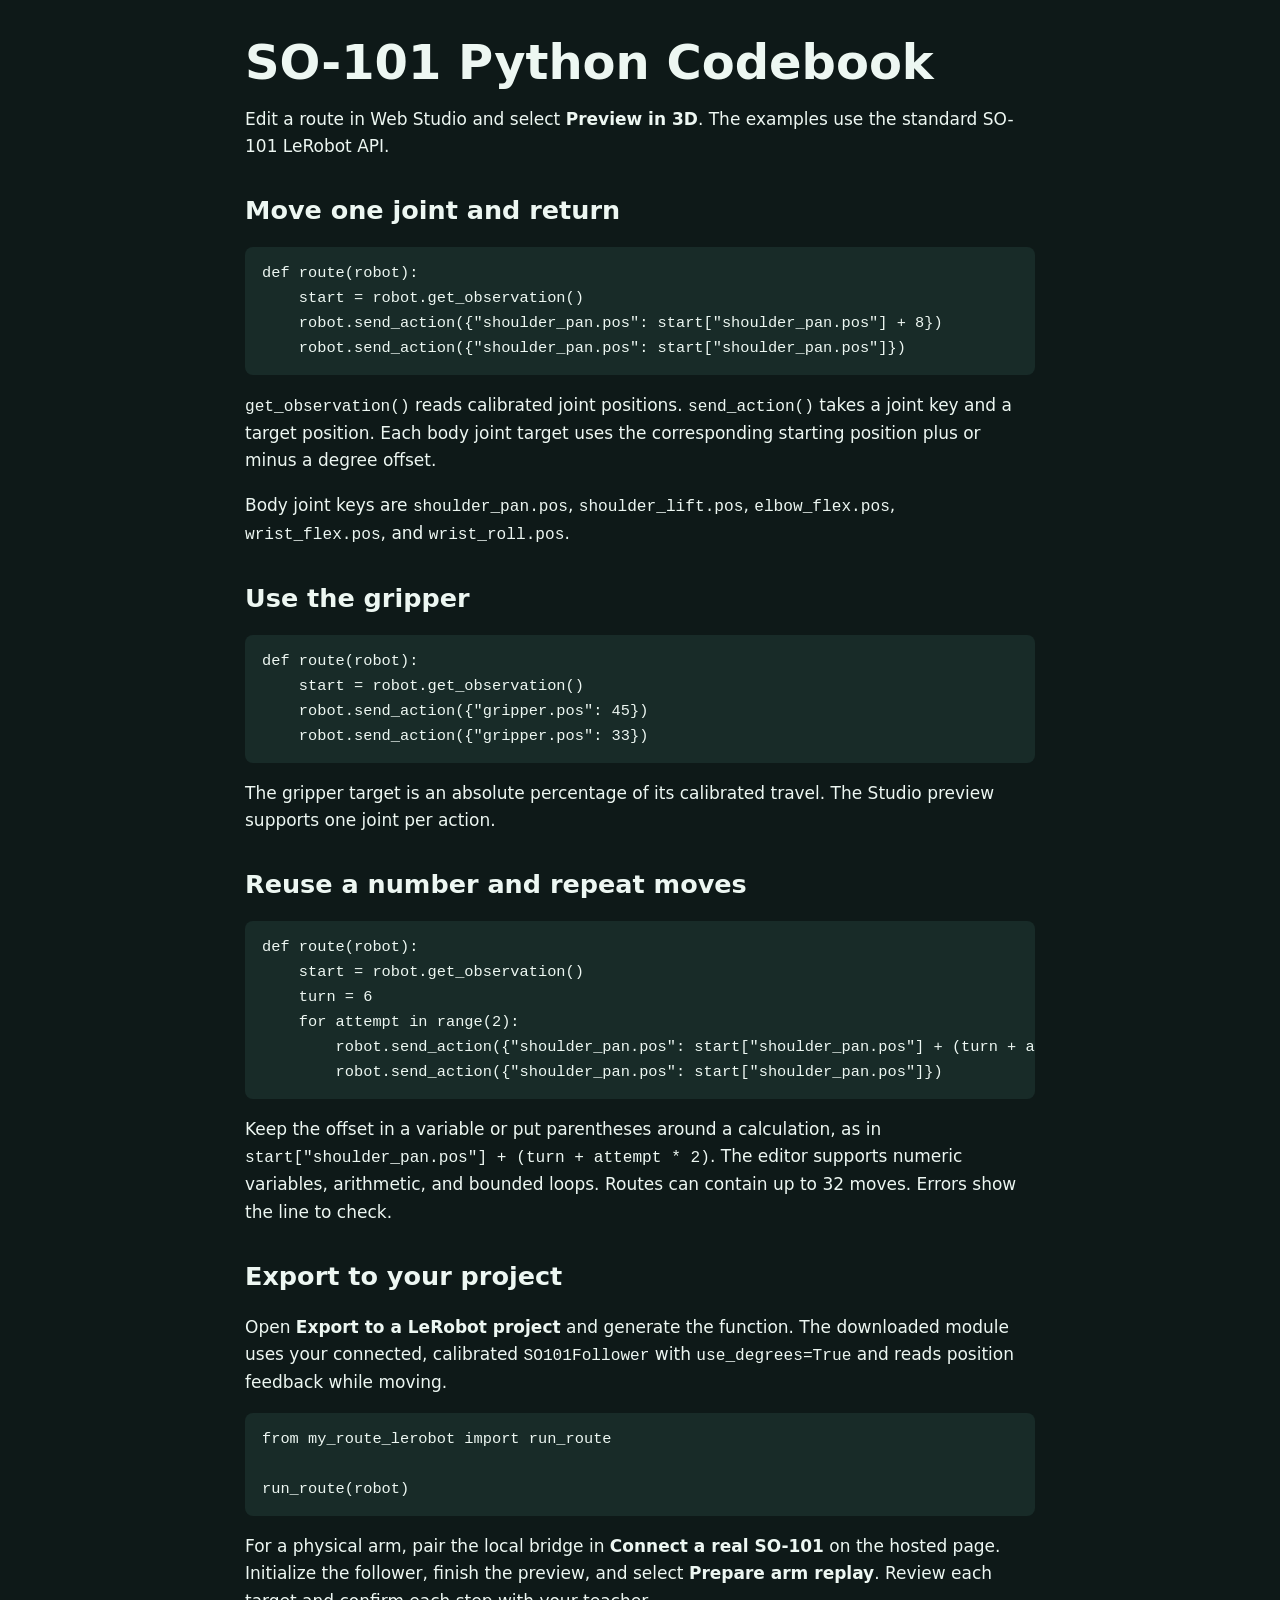
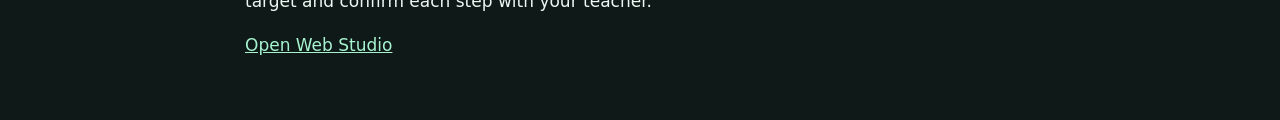
==== codebook.html @ 7bb91a10 "Pair hosted Studio with a local SO-101 bridge" ====
<!doctype html>
<html lang="en">
<meta charset="utf-8">
<meta name="viewport" content="width=device-width, initial-scale=1">
<title>SO-101 Python Codebook</title>
<style>
:root{color-scheme:dark}body{background:#0e1918;color:#edf7f2;font:17px/1.6 system-ui,sans-serif;margin:0}
main{max-width:790px;margin:auto;padding:36px 24px}h1{margin:0 0 10px;font-size:clamp(32px,6vw,48px);line-height:1.1}
h2{margin:30px 0 6px}a{color:#a7f3d0}code,pre{font:0.95em/1.55 ui-monospace,SFMono-Regular,Consolas,monospace}
pre{background:#182b28;padding:14px 17px;border-radius:8px;overflow:auto}
</style>
<main>
<h1>SO-101 Python Codebook</h1>
<p>Edit a route in Web Studio and select <strong>Preview in 3D</strong>. The examples use the standard SO-101 LeRobot API.</p>

<h2>Move one joint and return</h2>
<pre><code>def route(robot):
    start = robot.get_observation()
    robot.send_action({"shoulder_pan.pos": start["shoulder_pan.pos"] + 8})
    robot.send_action({"shoulder_pan.pos": start["shoulder_pan.pos"]})</code></pre>
<p><code>get_observation()</code> reads calibrated joint positions. <code>send_action()</code> takes a joint key and a target position. Each body joint target uses the corresponding starting position plus or minus a degree offset.</p>
<p>Body joint keys are <code>shoulder_pan.pos</code>, <code>shoulder_lift.pos</code>, <code>elbow_flex.pos</code>, <code>wrist_flex.pos</code>, and <code>wrist_roll.pos</code>.</p>

<h2>Use the gripper</h2>
<pre><code>def route(robot):
    start = robot.get_observation()
    robot.send_action({"gripper.pos": 45})
    robot.send_action({"gripper.pos": 33})</code></pre>
<p>The gripper target is an absolute percentage of its calibrated travel. The Studio preview supports one joint per action.</p>

<h2>Reuse a number and repeat moves</h2>
<pre><code>def route(robot):
    start = robot.get_observation()
    turn = 6
    for attempt in range(2):
        robot.send_action({"shoulder_pan.pos": start["shoulder_pan.pos"] + (turn + attempt * 2)})
        robot.send_action({"shoulder_pan.pos": start["shoulder_pan.pos"]})</code></pre>
<p>Keep the offset in a variable or put parentheses around a calculation, as in <code>start["shoulder_pan.pos"] + (turn + attempt * 2)</code>. The editor supports numeric variables, arithmetic, and bounded loops. Routes can contain up to 32 moves. Errors show the line to check.</p>

<h2>Export to your project</h2>
<p>Open <strong>Export to a LeRobot project</strong> and generate the function. The downloaded module uses your connected, calibrated <code>SO101Follower</code> with <code>use_degrees=True</code> and reads position feedback while moving.</p>
<pre><code>from my_route_lerobot import run_route

run_route(robot)</code></pre>
<p>For a physical arm, pair the local bridge in <strong>Connect a real SO-101</strong> on the hosted page. Initialize the follower, finish the preview, and select <strong>Prepare arm replay</strong>. Review each target and confirm each step with your teacher.</p>
<p><a href="index.html">Open Web Studio</a></p>
</main>
</html>
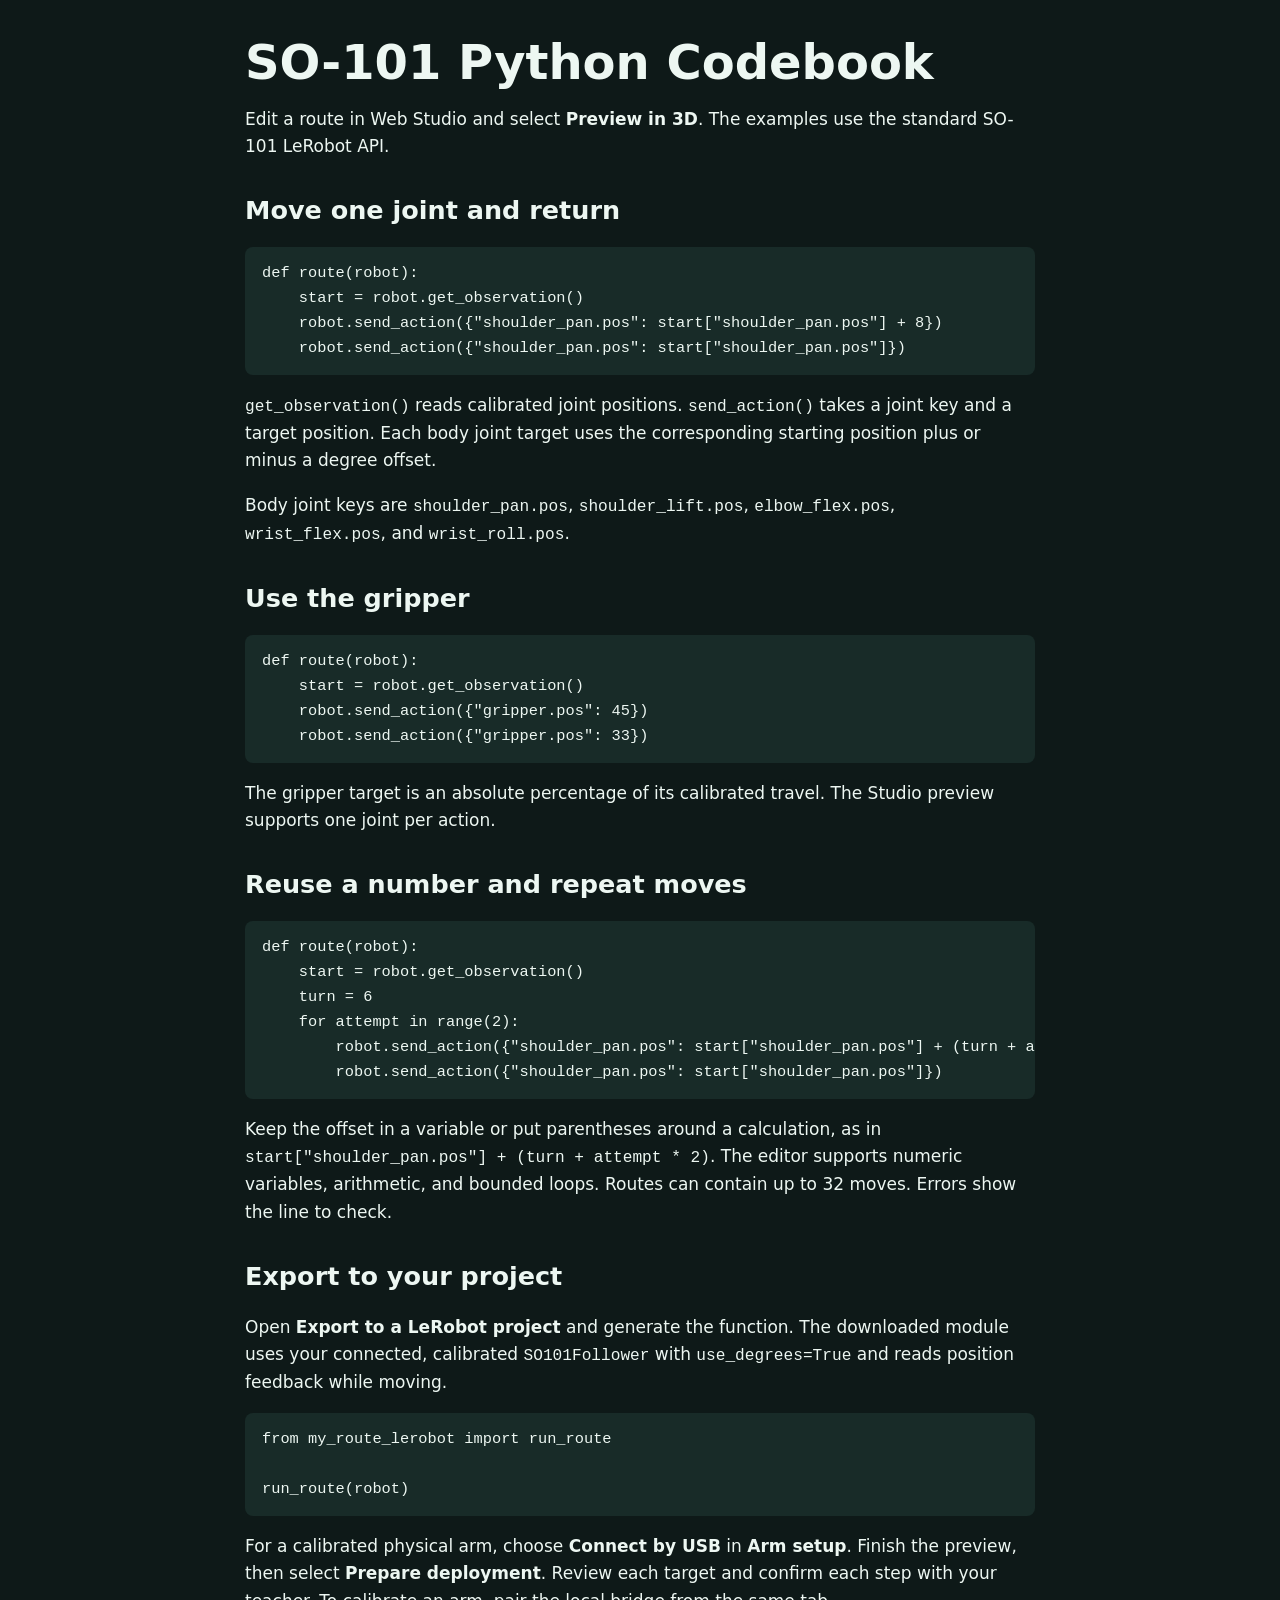
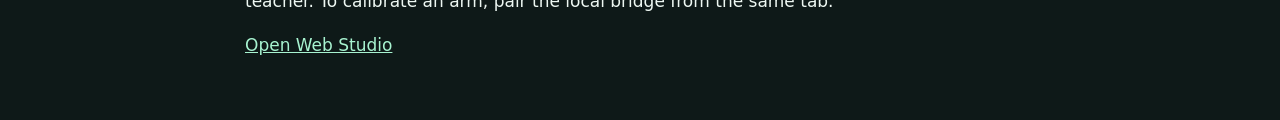
==== commit 2b069cb4: "Restore hosted arm setup and add Chrome USB serial" ====
--- a/codebook.html
+++ b/codebook.html
@@ -42,7 +42,7 @@
 <pre><code>from my_route_lerobot import run_route
 
 run_route(robot)</code></pre>
-<p>For a physical arm, pair the local bridge in <strong>Connect a real SO-101</strong> on the hosted page. Initialize the follower, finish the preview, and select <strong>Prepare arm replay</strong>. Review each target and confirm each step with your teacher.</p>
+<p>For a calibrated physical arm, choose <strong>Connect by USB</strong> in <strong>Arm setup</strong>. Finish the preview, then select <strong>Prepare deployment</strong>. Review each target and confirm each step with your teacher. To calibrate an arm, pair the local bridge from the same tab.</p>
 <p><a href="index.html">Open Web Studio</a></p>
 </main>
 </html>
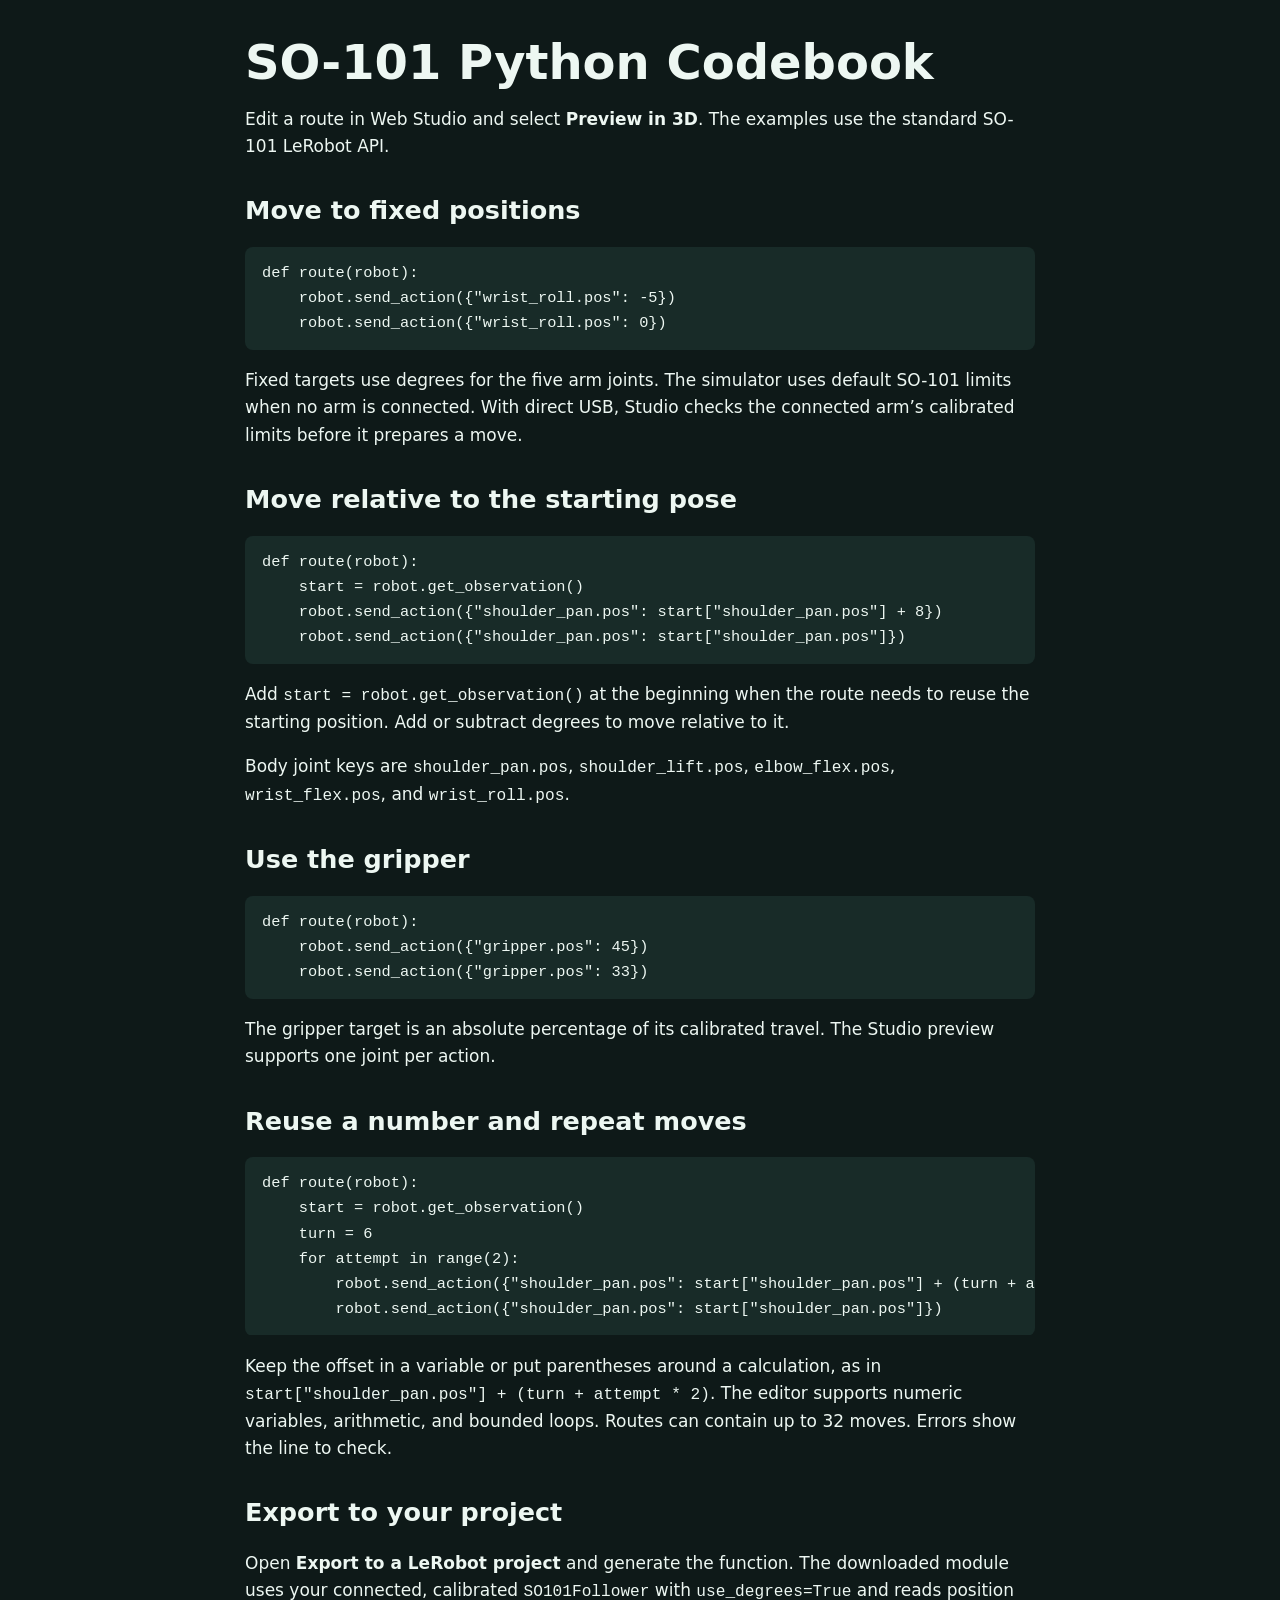
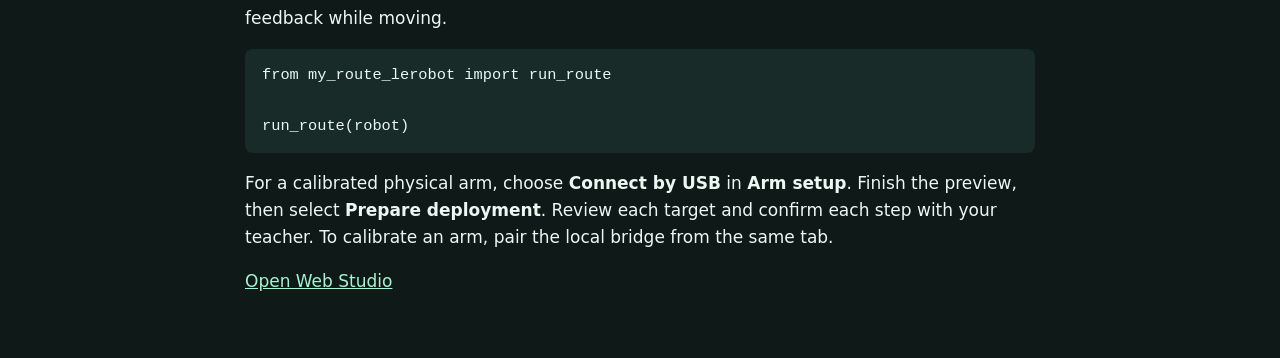
==== commit b3dd4627: "Support fixed-angle Python routes in Web Studio" ====
--- a/codebook.html
+++ b/codebook.html
@@ -13,17 +13,22 @@
 <h1>SO-101 Python Codebook</h1>
 <p>Edit a route in Web Studio and select <strong>Preview in 3D</strong>. The examples use the standard SO-101 LeRobot API.</p>
 
-<h2>Move one joint and return</h2>
+<h2>Move to fixed positions</h2>
+<pre><code>def route(robot):
+    robot.send_action({"wrist_roll.pos": -5})
+    robot.send_action({"wrist_roll.pos": 0})</code></pre>
+<p>Fixed targets use degrees for the five arm joints. The simulator uses default SO-101 limits when no arm is connected. With direct USB, Studio checks the connected arm’s calibrated limits before it prepares a move.</p>
+
+<h2>Move relative to the starting pose</h2>
 <pre><code>def route(robot):
     start = robot.get_observation()
     robot.send_action({"shoulder_pan.pos": start["shoulder_pan.pos"] + 8})
     robot.send_action({"shoulder_pan.pos": start["shoulder_pan.pos"]})</code></pre>
-<p><code>get_observation()</code> reads calibrated joint positions. <code>send_action()</code> takes a joint key and a target position. Each body joint target uses the corresponding starting position plus or minus a degree offset.</p>
+<p>Add <code>start = robot.get_observation()</code> at the beginning when the route needs to reuse the starting position. Add or subtract degrees to move relative to it.</p>
 <p>Body joint keys are <code>shoulder_pan.pos</code>, <code>shoulder_lift.pos</code>, <code>elbow_flex.pos</code>, <code>wrist_flex.pos</code>, and <code>wrist_roll.pos</code>.</p>
 
 <h2>Use the gripper</h2>
 <pre><code>def route(robot):
-    start = robot.get_observation()
     robot.send_action({"gripper.pos": 45})
     robot.send_action({"gripper.pos": 33})</code></pre>
 <p>The gripper target is an absolute percentage of its calibrated travel. The Studio preview supports one joint per action.</p>
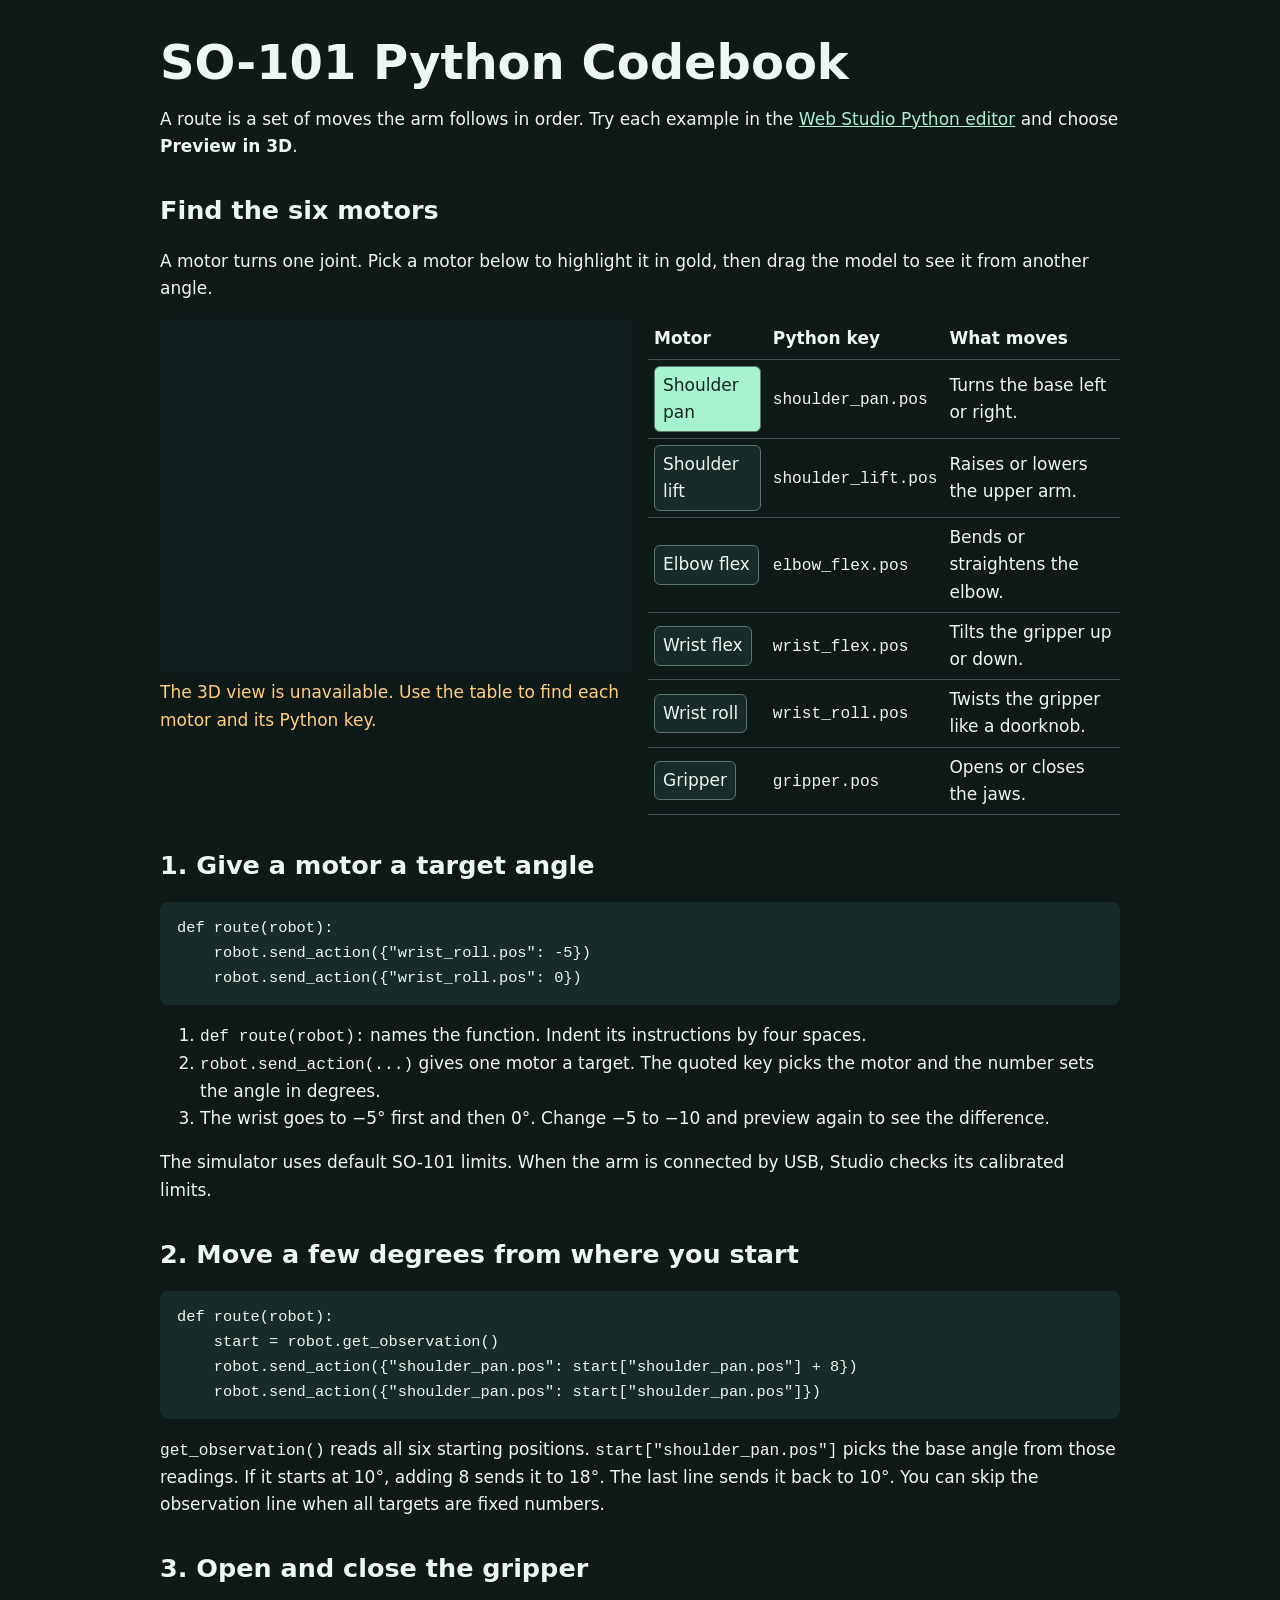
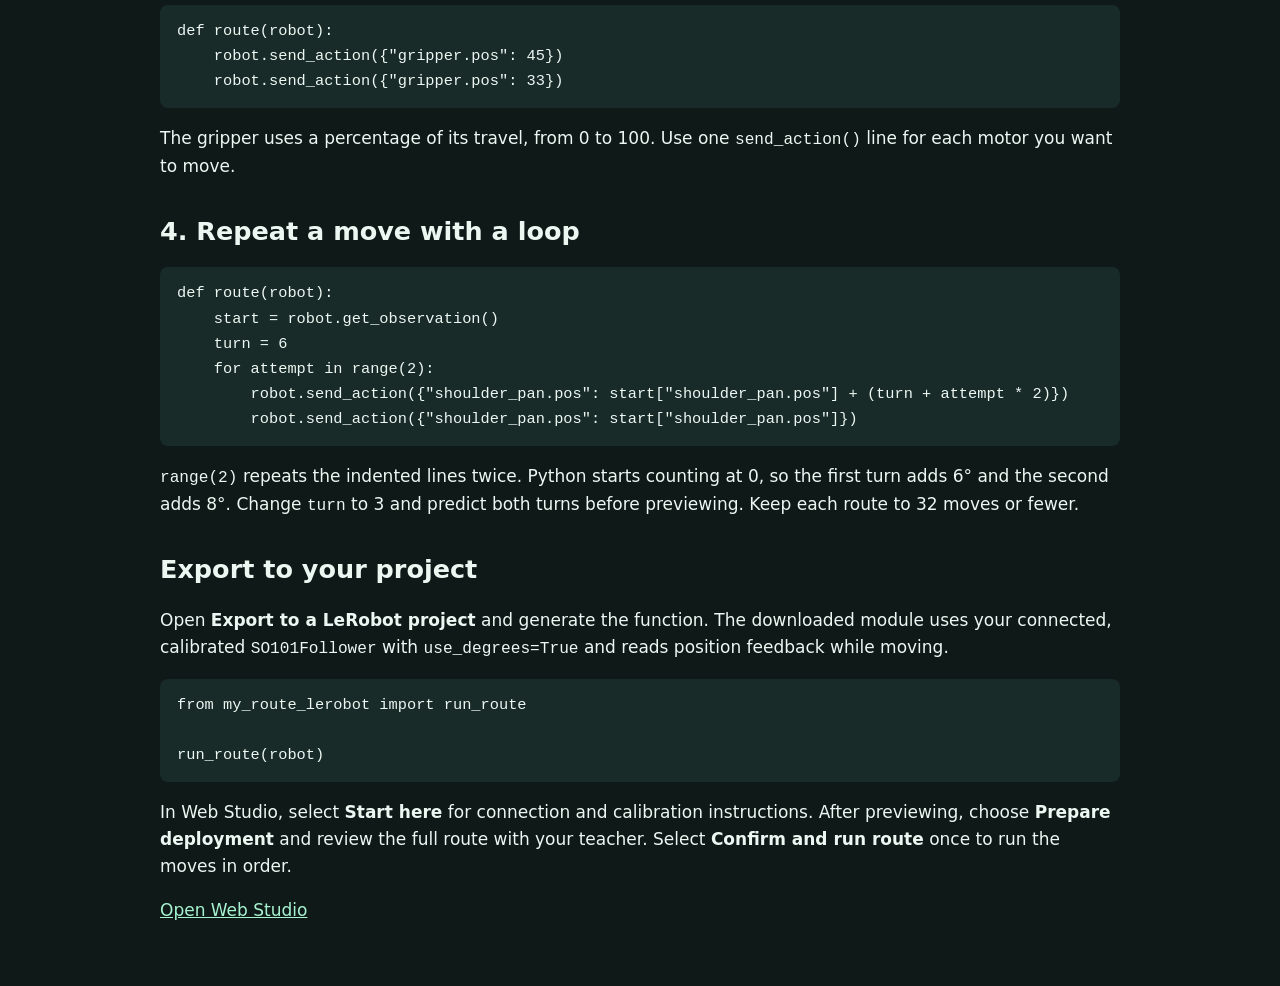
==== commit f0083da2: "Guide students through SO-101 setup and route deployment" ====
--- a/codebook.html
+++ b/codebook.html
@@ -5,49 +5,101 @@
 <title>SO-101 Python Codebook</title>
 <style>
 :root{color-scheme:dark}body{background:#0e1918;color:#edf7f2;font:17px/1.6 system-ui,sans-serif;margin:0}
-main{max-width:790px;margin:auto;padding:36px 24px}h1{margin:0 0 10px;font-size:clamp(32px,6vw,48px);line-height:1.1}
+main{max-width:960px;margin:auto;padding:36px 20px}h1{margin:0 0 10px;font-size:clamp(32px,6vw,48px);line-height:1.1}
 h2{margin:30px 0 6px}a{color:#a7f3d0}code,pre{font:0.95em/1.55 ui-monospace,SFMono-Regular,Consolas,monospace}
 pre{background:#182b28;padding:14px 17px;border-radius:8px;overflow:auto}
+.motor-guide{display:grid;grid-template-columns:1fr 1fr;gap:16px;align-items:start}
+.motor-guide>*{min-width:0}figure{margin:0}canvas{display:block;width:100%;aspect-ratio:4/3;background:#101c1d;border-radius:8px;touch-action:none;cursor:grab}
+figcaption{min-height:3.3em;margin-top:6px;color:#ffcf7b}table{width:100%;text-align:left;border-collapse:collapse}
+th,td{padding:6px;border-bottom:1px solid #3d5250}tbody th{font-weight:normal}
+button{font:inherit;color:inherit;background:#182b28;border:1px solid #5b7770;border-radius:6px;padding:5px 8px;cursor:pointer;text-align:left}
+button[aria-pressed=true]{background:#a7f3d0;color:#142621}button:focus-visible,canvas:focus-visible{outline:2px solid #a7f3d0;outline-offset:2px}
+@media(max-width:760px){.motor-guide{grid-template-columns:1fr}}
 </style>
 <main>
 <h1>SO-101 Python Codebook</h1>
-<p>Edit a route in Web Studio and select <strong>Preview in 3D</strong>. The examples use the standard SO-101 LeRobot API.</p>
+<p>A route is a set of moves the arm follows in order. Try each example in the <a href="index.html">Web Studio Python editor</a> and choose <strong>Preview in 3D</strong>.</p>
 
-<h2>Move to fixed positions</h2>
+<h2>Find the six motors</h2>
+<p>A motor turns one joint. Pick a motor below to highlight it in gold, then drag the model to see it from another angle.</p>
+<div class="motor-guide">
+  <figure>
+    <canvas id="motor-viewer" width="640" height="480" tabindex="0" aria-label="SO-101 motor model. Drag or use the arrow keys to turn the view."></canvas>
+    <figcaption id="motor-caption" role="status">Shoulder pan highlighted at the base.</figcaption>
+  </figure>
+  <table aria-label="SO-101 motors and Python keys">
+    <thead><tr><th scope="col">Motor</th><th scope="col">Python key</th><th scope="col">What moves</th></tr></thead>
+    <tbody>
+      <tr><th scope="row"><button type="button" data-motor="shoulder_pan" aria-pressed="true">Shoulder pan</button></th><td><code>shoulder_pan.pos</code></td><td>Turns the base left or right.</td></tr>
+      <tr><th scope="row"><button type="button" data-motor="shoulder_lift" aria-pressed="false">Shoulder lift</button></th><td><code>shoulder_lift.pos</code></td><td>Raises or lowers the upper arm.</td></tr>
+      <tr><th scope="row"><button type="button" data-motor="elbow_flex" aria-pressed="false">Elbow flex</button></th><td><code>elbow_flex.pos</code></td><td>Bends or straightens the elbow.</td></tr>
+      <tr><th scope="row"><button type="button" data-motor="wrist_flex" aria-pressed="false">Wrist flex</button></th><td><code>wrist_flex.pos</code></td><td>Tilts the gripper up or down.</td></tr>
+      <tr><th scope="row"><button type="button" data-motor="wrist_roll" aria-pressed="false">Wrist roll</button></th><td><code>wrist_roll.pos</code></td><td>Twists the gripper like a doorknob.</td></tr>
+      <tr><th scope="row"><button type="button" data-motor="gripper" aria-pressed="false">Gripper</button></th><td><code>gripper.pos</code></td><td>Opens or closes the jaws.</td></tr>
+    </tbody>
+  </table>
+</div>
+
+<h2>1. Give a motor a target angle</h2>
 <pre><code>def route(robot):
     robot.send_action({"wrist_roll.pos": -5})
     robot.send_action({"wrist_roll.pos": 0})</code></pre>
-<p>Fixed targets use degrees for the five arm joints. The simulator uses default SO-101 limits when no arm is connected. With direct USB, Studio checks the connected arm’s calibrated limits before it prepares a move.</p>
+<ol>
+  <li><code>def route(robot):</code> names the function. Indent its instructions by four spaces.</li>
+  <li><code>robot.send_action(...)</code> gives one motor a target. The quoted key picks the motor and the number sets the angle in degrees.</li>
+  <li>The wrist goes to −5° first and then 0°. Change −5 to −10 and preview again to see the difference.</li>
+</ol>
+<p>The simulator uses default SO-101 limits. When the arm is connected by USB, Studio checks its calibrated limits.</p>
 
-<h2>Move relative to the starting pose</h2>
+<h2>2. Move a few degrees from where you start</h2>
 <pre><code>def route(robot):
     start = robot.get_observation()
     robot.send_action({"shoulder_pan.pos": start["shoulder_pan.pos"] + 8})
     robot.send_action({"shoulder_pan.pos": start["shoulder_pan.pos"]})</code></pre>
-<p>Add <code>start = robot.get_observation()</code> at the beginning when the route needs to reuse the starting position. Add or subtract degrees to move relative to it.</p>
-<p>Body joint keys are <code>shoulder_pan.pos</code>, <code>shoulder_lift.pos</code>, <code>elbow_flex.pos</code>, <code>wrist_flex.pos</code>, and <code>wrist_roll.pos</code>.</p>
+<p><code>get_observation()</code> reads all six starting positions. <code>start["shoulder_pan.pos"]</code> picks the base angle from those readings. If it starts at 10°, adding 8 sends it to 18°. The last line sends it back to 10°. You can skip the observation line when all targets are fixed numbers.</p>
 
-<h2>Use the gripper</h2>
+<h2>3. Open and close the gripper</h2>
 <pre><code>def route(robot):
     robot.send_action({"gripper.pos": 45})
     robot.send_action({"gripper.pos": 33})</code></pre>
-<p>The gripper target is an absolute percentage of its calibrated travel. The Studio preview supports one joint per action.</p>
+<p>The gripper uses a percentage of its travel, from 0 to 100. Use one <code>send_action()</code> line for each motor you want to move.</p>
 
-<h2>Reuse a number and repeat moves</h2>
+<h2>4. Repeat a move with a loop</h2>
 <pre><code>def route(robot):
     start = robot.get_observation()
     turn = 6
     for attempt in range(2):
         robot.send_action({"shoulder_pan.pos": start["shoulder_pan.pos"] + (turn + attempt * 2)})
         robot.send_action({"shoulder_pan.pos": start["shoulder_pan.pos"]})</code></pre>
-<p>Keep the offset in a variable or put parentheses around a calculation, as in <code>start["shoulder_pan.pos"] + (turn + attempt * 2)</code>. The editor supports numeric variables, arithmetic, and bounded loops. Routes can contain up to 32 moves. Errors show the line to check.</p>
+<p><code>range(2)</code> repeats the indented lines twice. Python starts counting at 0, so the first turn adds 6° and the second adds 8°. Change <code>turn</code> to 3 and predict both turns before previewing. Keep each route to 32 moves or fewer.</p>
 
 <h2>Export to your project</h2>
 <p>Open <strong>Export to a LeRobot project</strong> and generate the function. The downloaded module uses your connected, calibrated <code>SO101Follower</code> with <code>use_degrees=True</code> and reads position feedback while moving.</p>
 <pre><code>from my_route_lerobot import run_route
 
 run_route(robot)</code></pre>
-<p>For a calibrated physical arm, choose <strong>Connect by USB</strong> in <strong>Arm setup</strong>. Finish the preview, then select <strong>Prepare deployment</strong>. Review each target and confirm each step with your teacher. To calibrate an arm, pair the local bridge from the same tab.</p>
+<p>In Web Studio, select <strong>Start here</strong> for connection and calibration instructions. After previewing, choose <strong>Prepare deployment</strong> and review the full route with your teacher. Select <strong>Confirm and run route</strong> once to run the moves in order.</p>
 <p><a href="index.html">Open Web Studio</a></p>
 </main>
+<script src="so101-tabletop-model.js?v=20261118-route-review"></script>
+<script src="so101-route-settings.js?v=20261118-route-review"></script>
+<script src="so101-route-lab.js?v=20261118-route-review"></script>
+<script>
+const motorButtons = [...document.querySelectorAll("[data-motor]")];
+const motorCaption = document.getElementById("motor-caption");
+try {
+  const drawMotor = createViewer(document.getElementById("motor-viewer"), SO101_MODEL);
+  function selectMotor(button) {
+    const joint = button.dataset.motor;
+    for (const choice of motorButtons) choice.setAttribute("aria-pressed", choice === button);
+    drawMotor({}, {joint, mode: "simulation"});
+    motorCaption.textContent = JOINTS[joint] + " motor highlighted. " + button.closest("tr").lastElementChild.textContent;
+  }
+  for (const button of motorButtons) button.onclick = () => selectMotor(button);
+  selectMotor(motorButtons[0]);
+} catch {
+  for (const button of motorButtons) button.disabled = true;
+  motorCaption.textContent = "The 3D view is unavailable. Use the table to find each motor and its Python key.";
+}
+</script>
 </html>
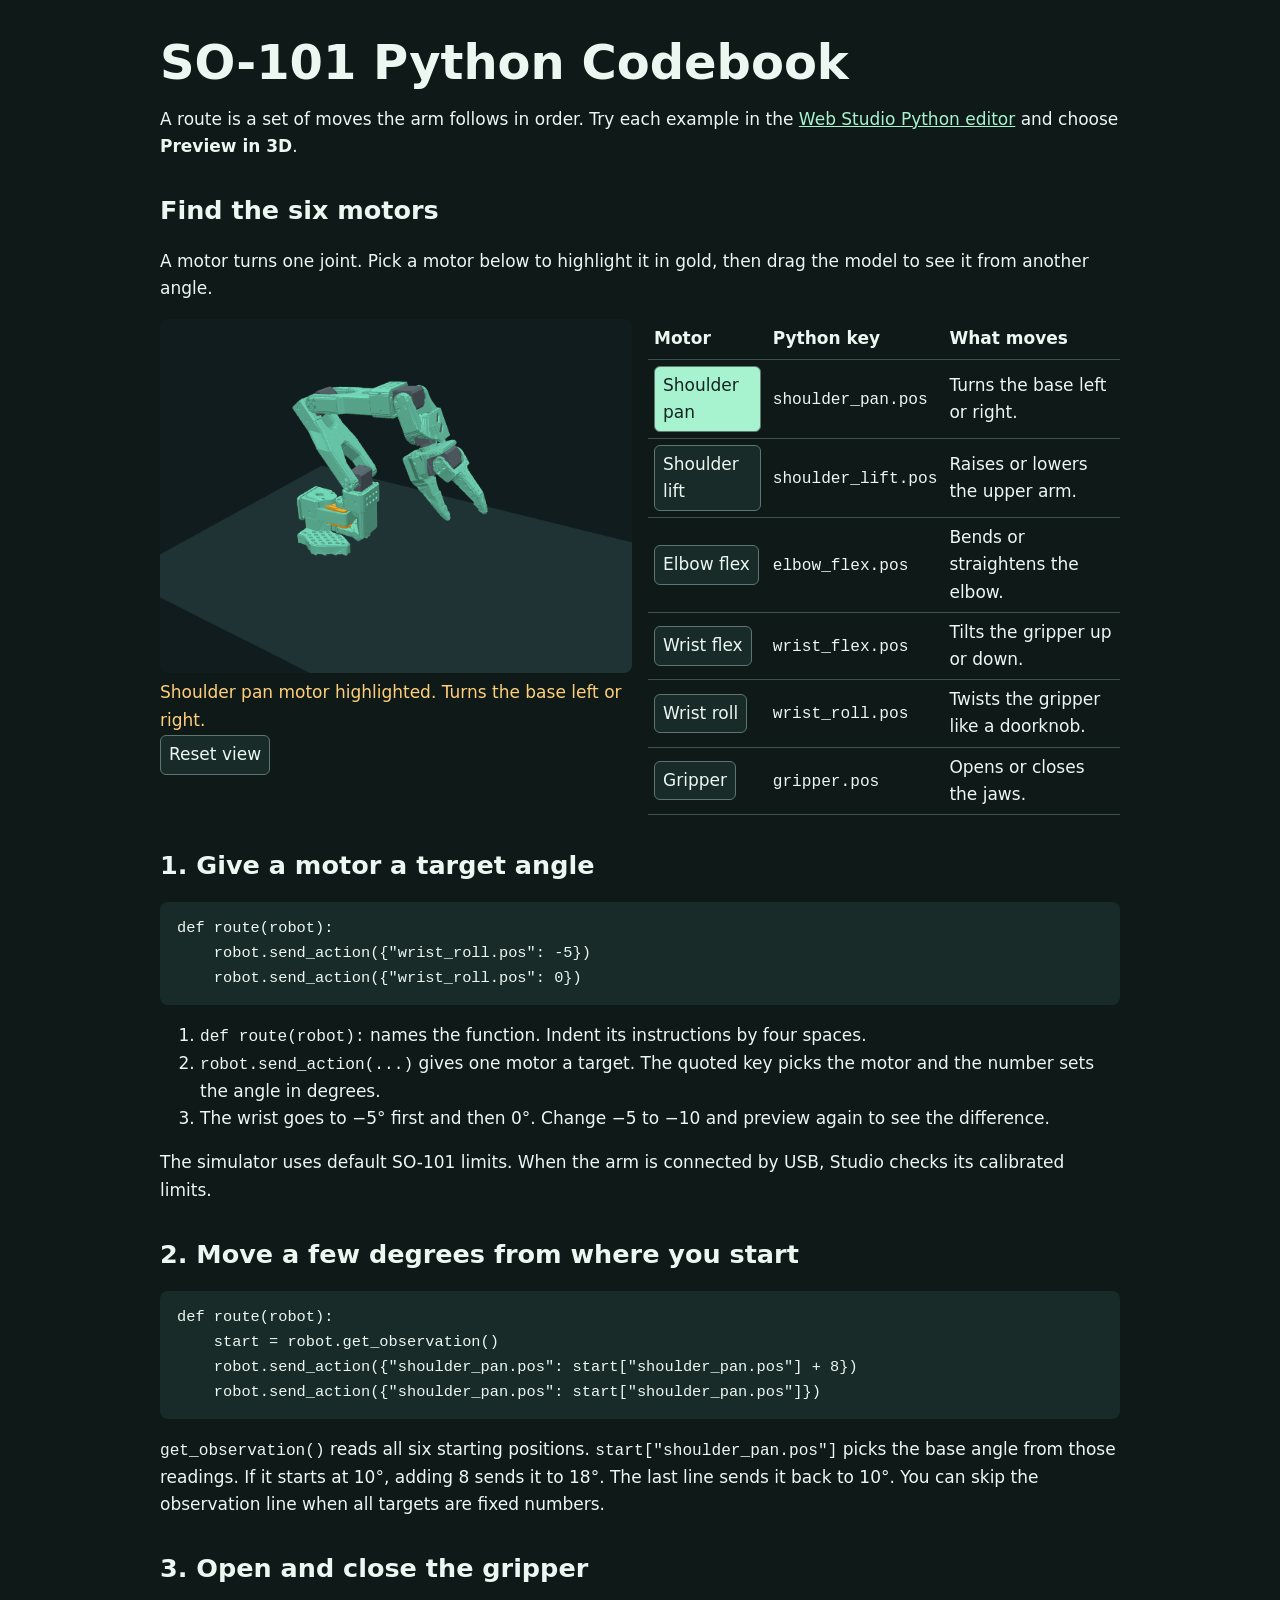
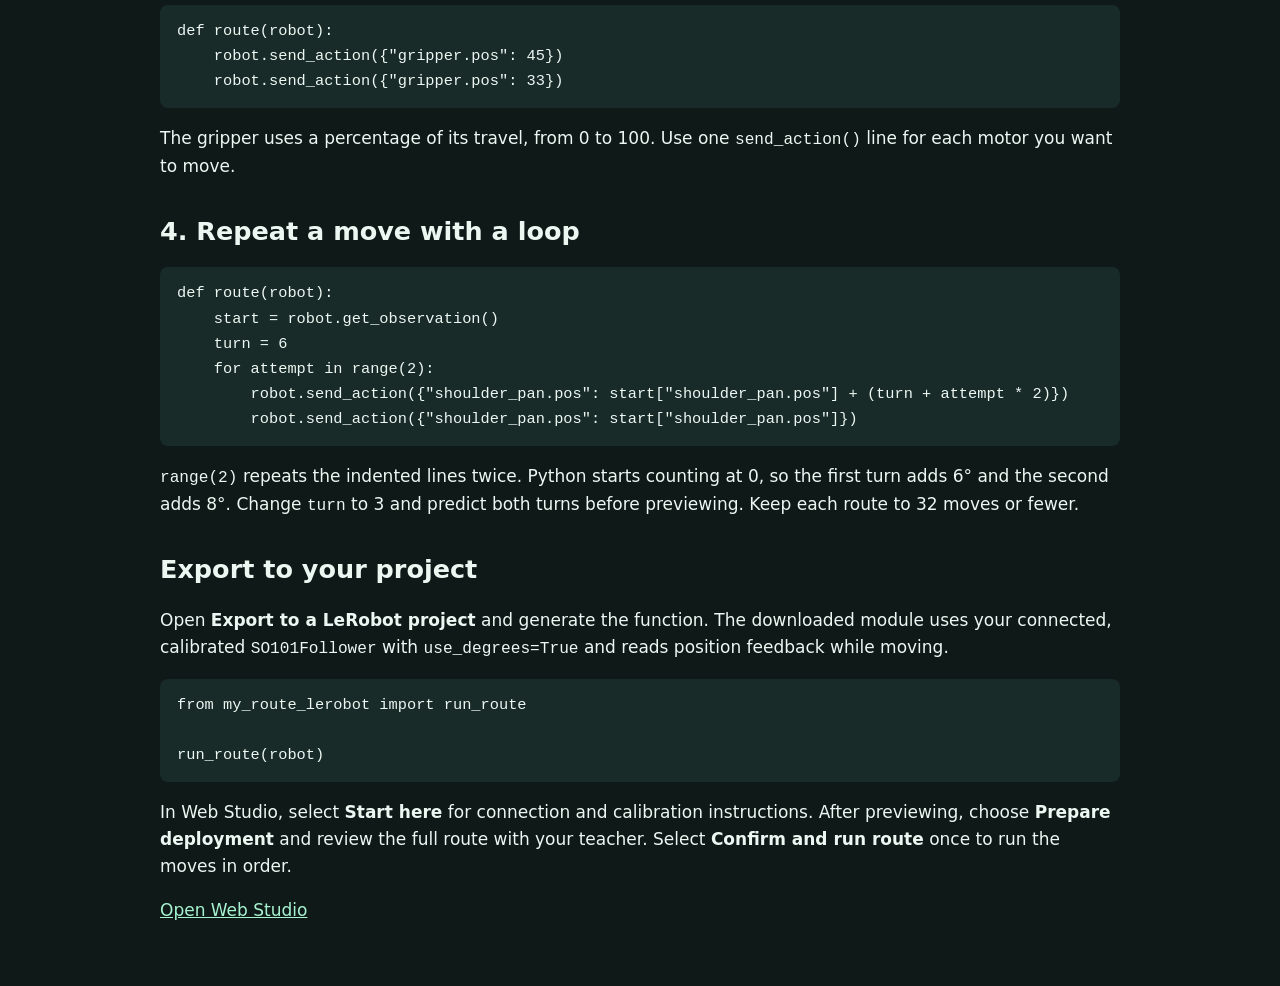
==== commit 9ea557b6: "Enable the shared camera controls in the motor Codebook" ====
--- a/codebook.html
+++ b/codebook.html
@@ -26,6 +26,7 @@
   <figure>
     <canvas id="motor-viewer" width="640" height="480" tabindex="0" aria-label="SO-101 motor model. Drag or use the arrow keys to turn the view."></canvas>
     <figcaption id="motor-caption" role="status">Shoulder pan highlighted at the base.</figcaption>
+    <button id="camera" type="button">Reset view</button>
   </figure>
   <table aria-label="SO-101 motors and Python keys">
     <thead><tr><th scope="col">Motor</th><th scope="col">Python key</th><th scope="col">What moves</th></tr></thead>
@@ -99,6 +100,7 @@
   selectMotor(motorButtons[0]);
 } catch {
   for (const button of motorButtons) button.disabled = true;
+  document.getElementById("camera").disabled = true;
   motorCaption.textContent = "The 3D view is unavailable. Use the table to find each motor and its Python key.";
 }
 </script>
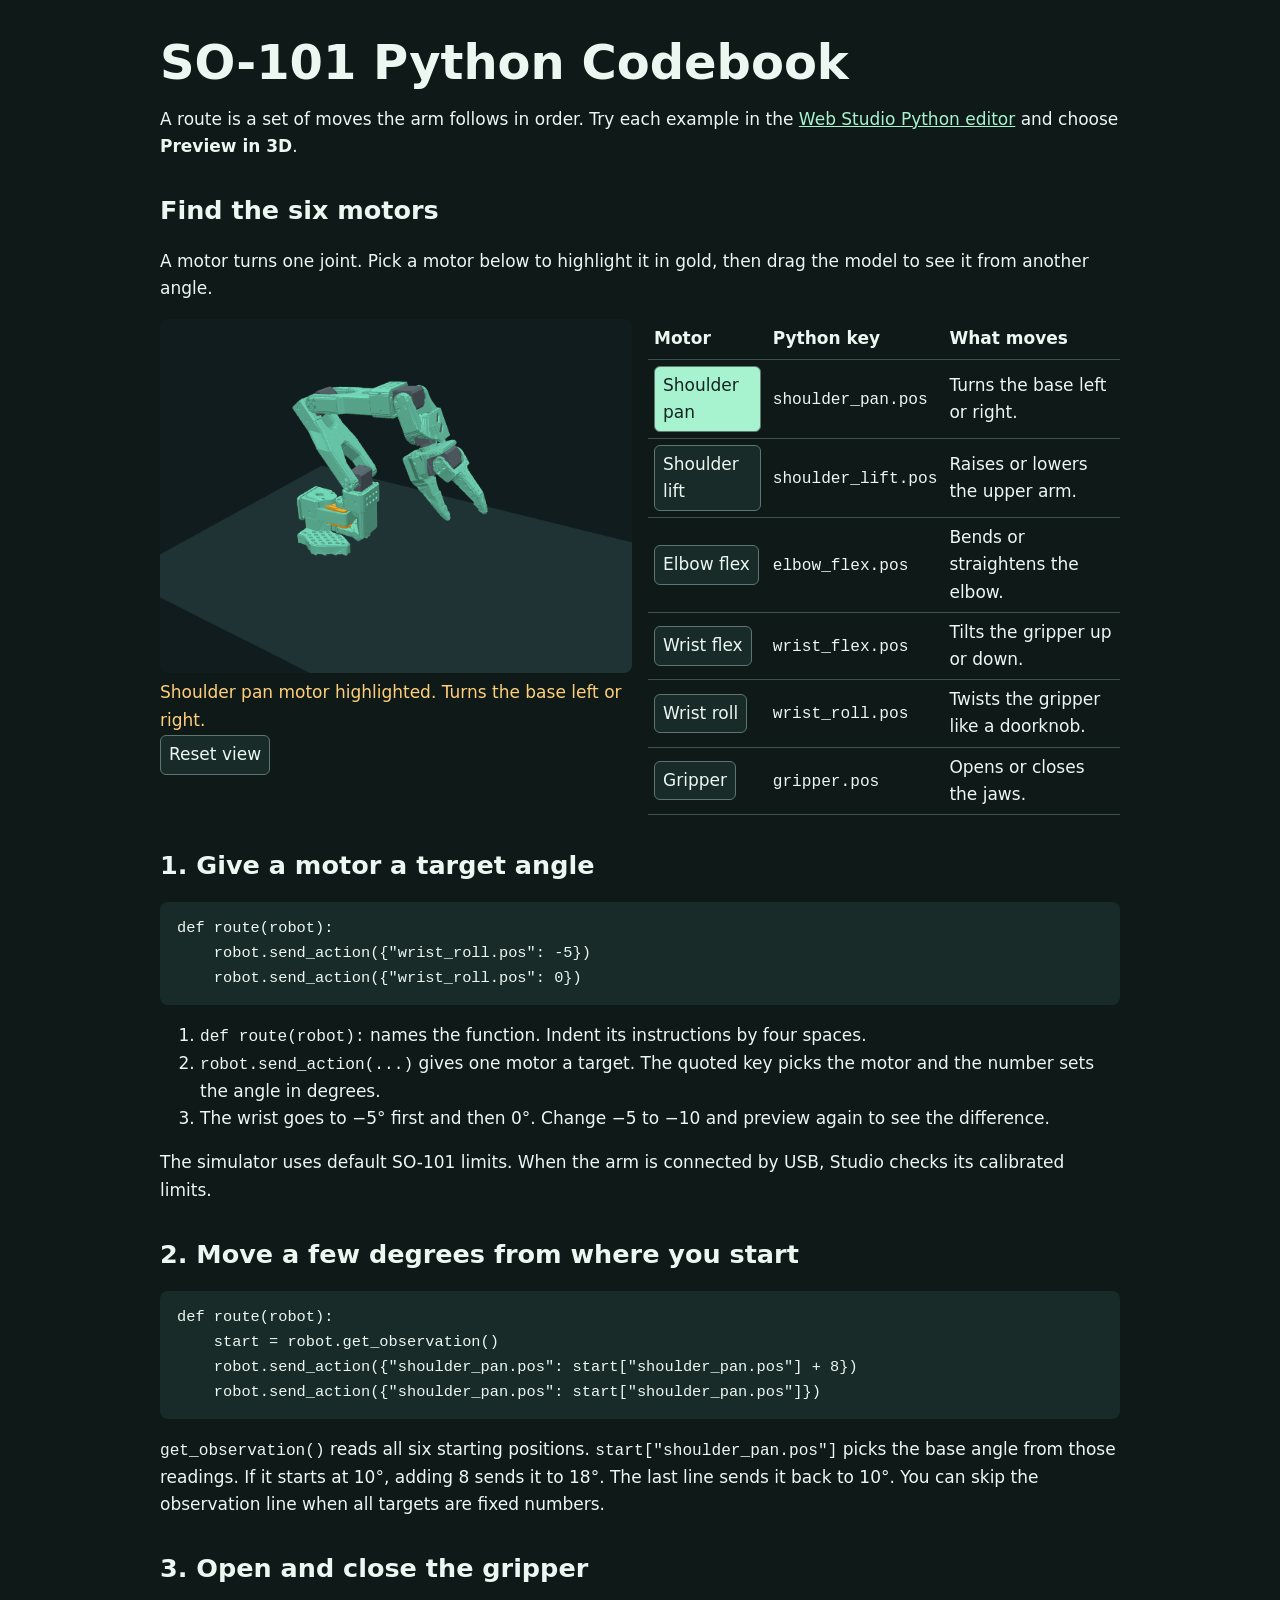
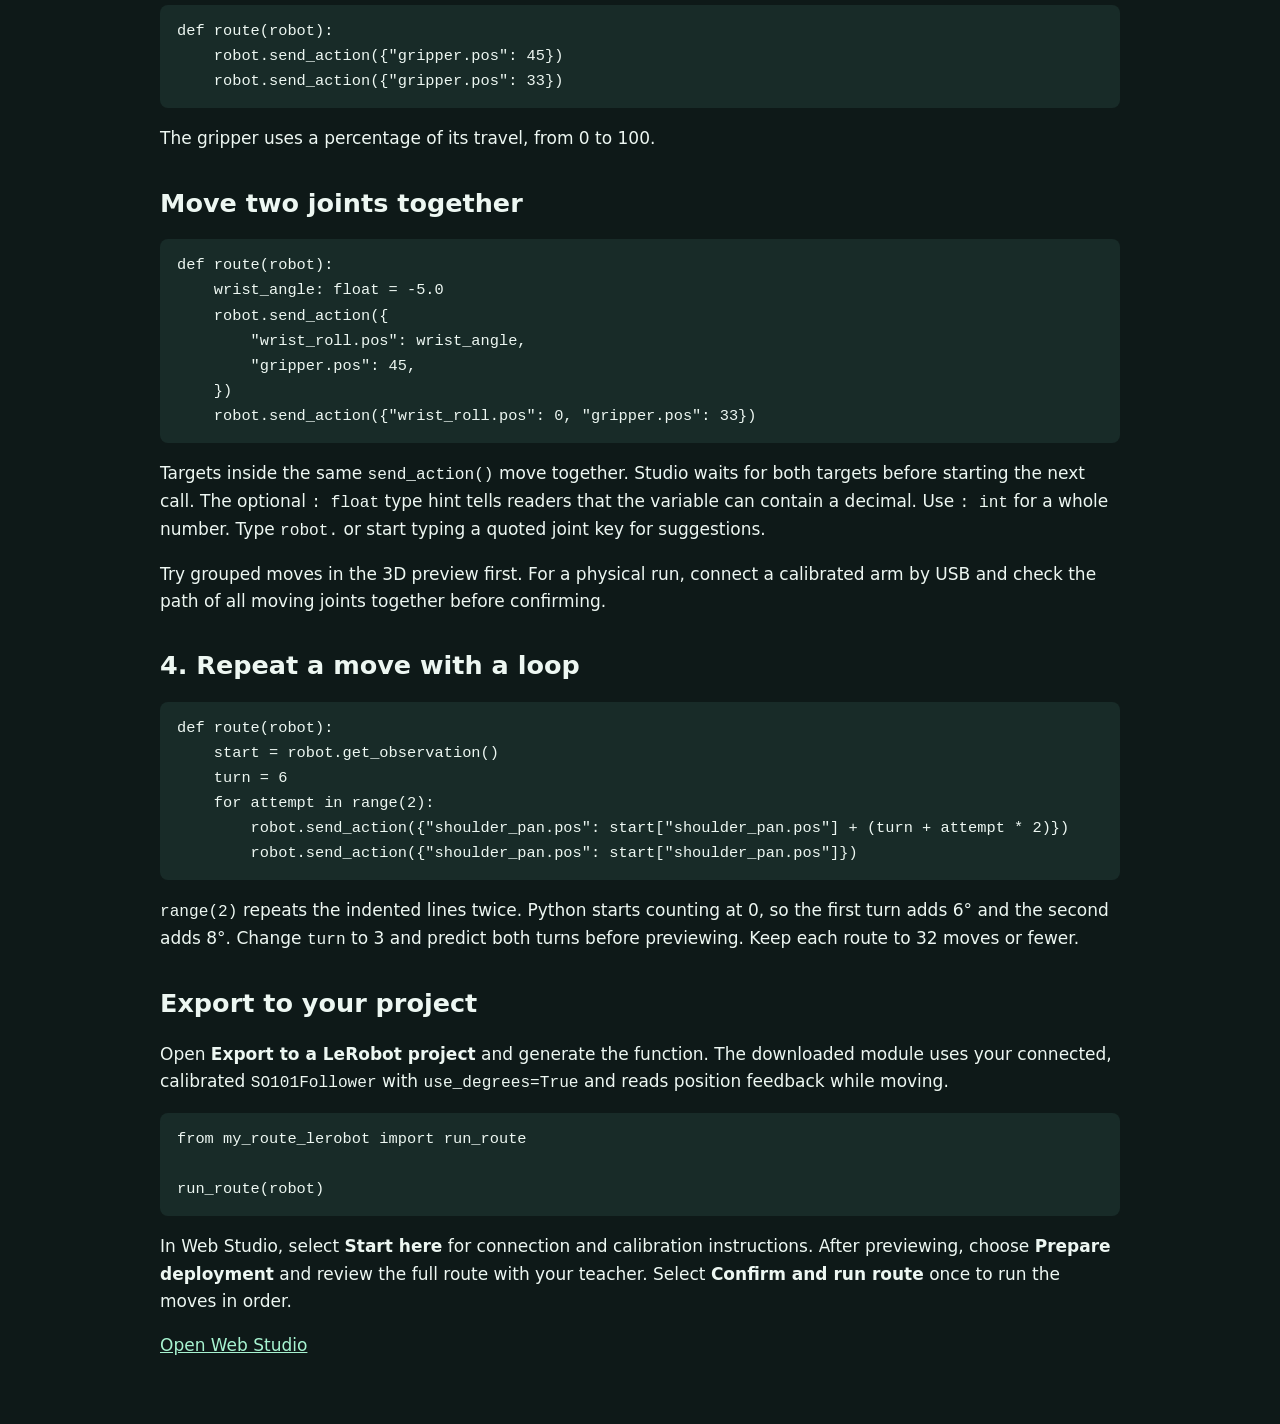
==== commit 495204fa: "Add simultaneous joint moves and Python editor support" ====
--- a/codebook.html
+++ b/codebook.html
@@ -63,7 +63,18 @@
 <pre><code>def route(robot):
     robot.send_action({"gripper.pos": 45})
     robot.send_action({"gripper.pos": 33})</code></pre>
-<p>The gripper uses a percentage of its travel, from 0 to 100. Use one <code>send_action()</code> line for each motor you want to move.</p>
+<p>The gripper uses a percentage of its travel, from 0 to 100.</p>
+
+<h2>Move two joints together</h2>
+<pre><code>def route(robot):
+    wrist_angle: float = -5.0
+    robot.send_action({
+        "wrist_roll.pos": wrist_angle,
+        "gripper.pos": 45,
+    })
+    robot.send_action({"wrist_roll.pos": 0, "gripper.pos": 33})</code></pre>
+<p>Targets inside the same <code>send_action()</code> move together. Studio waits for both targets before starting the next call. The optional <code>: float</code> type hint tells readers that the variable can contain a decimal. Use <code>: int</code> for a whole number. Type <code>robot.</code> or start typing a quoted joint key for suggestions.</p>
+<p>Try grouped moves in the 3D preview first. For a physical run, connect a calibrated arm by USB and check the path of all moving joints together before confirming.</p>
 
 <h2>4. Repeat a move with a loop</h2>
 <pre><code>def route(robot):
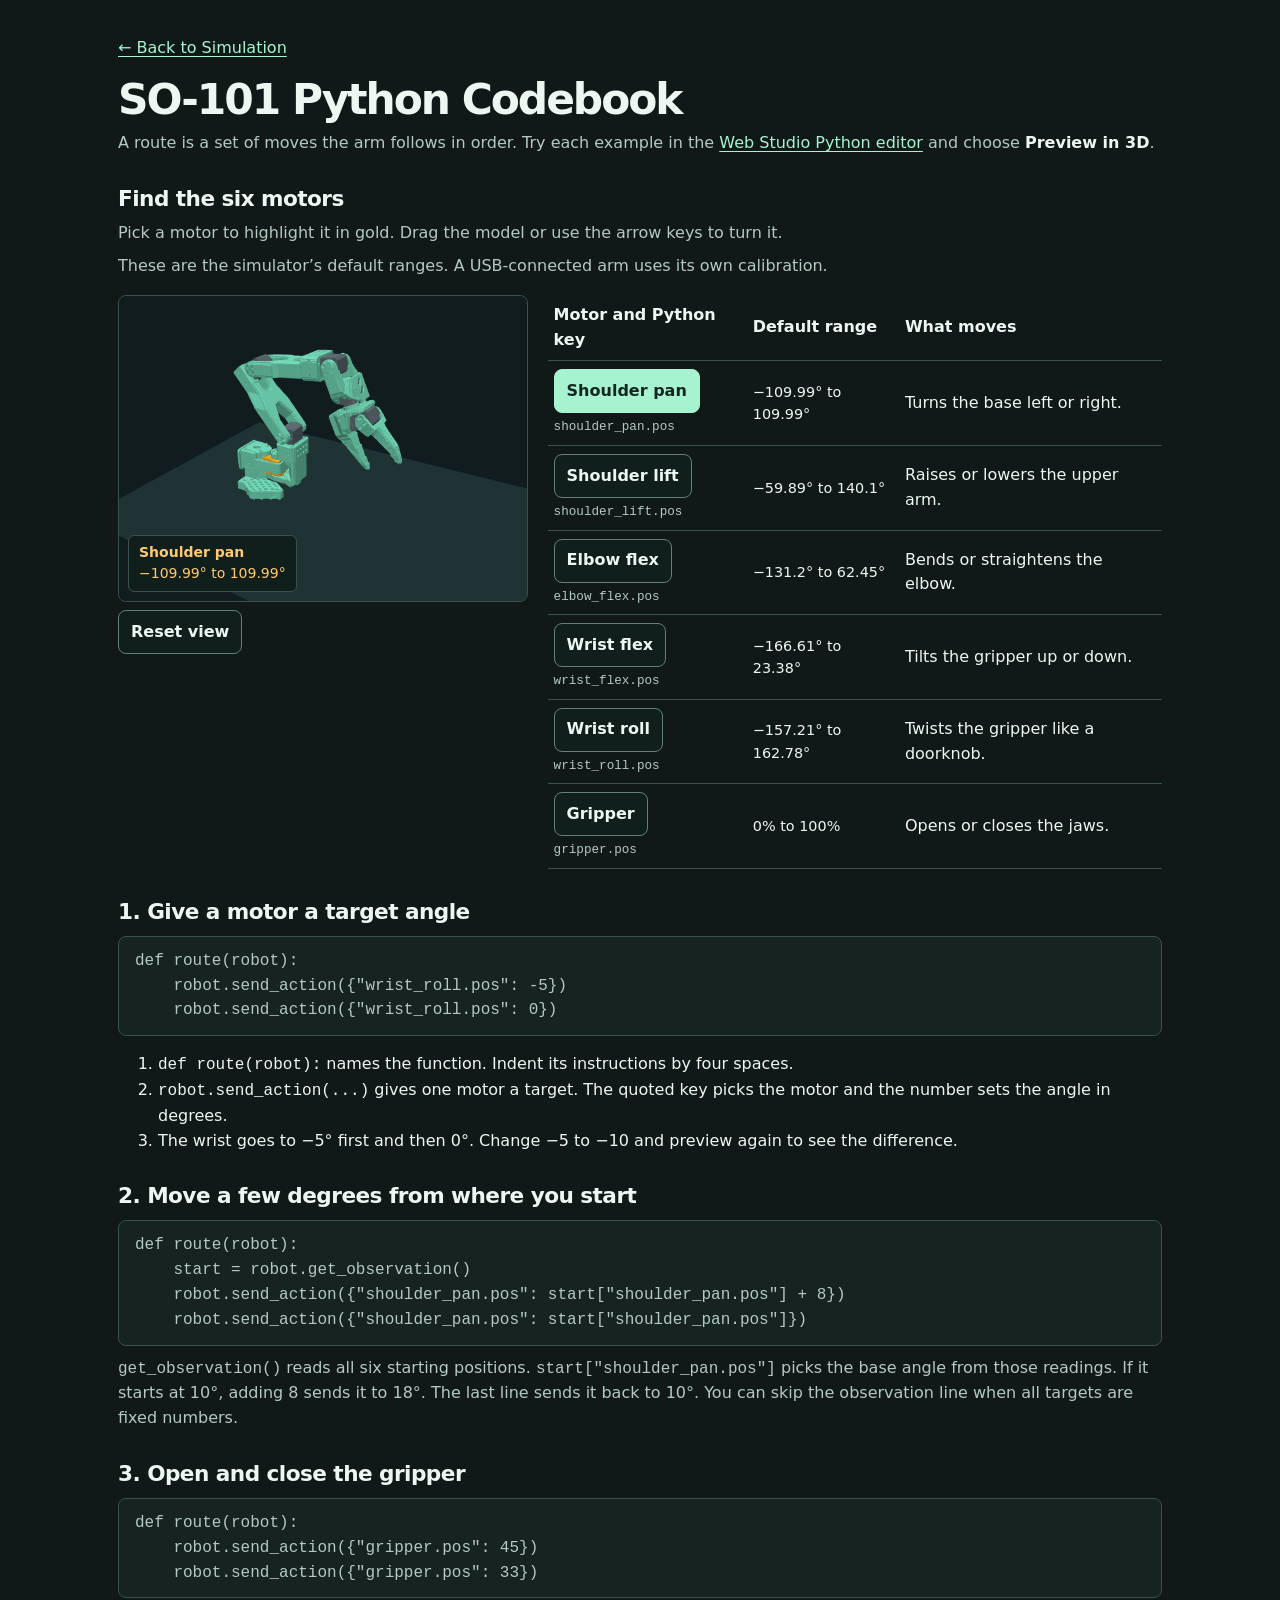
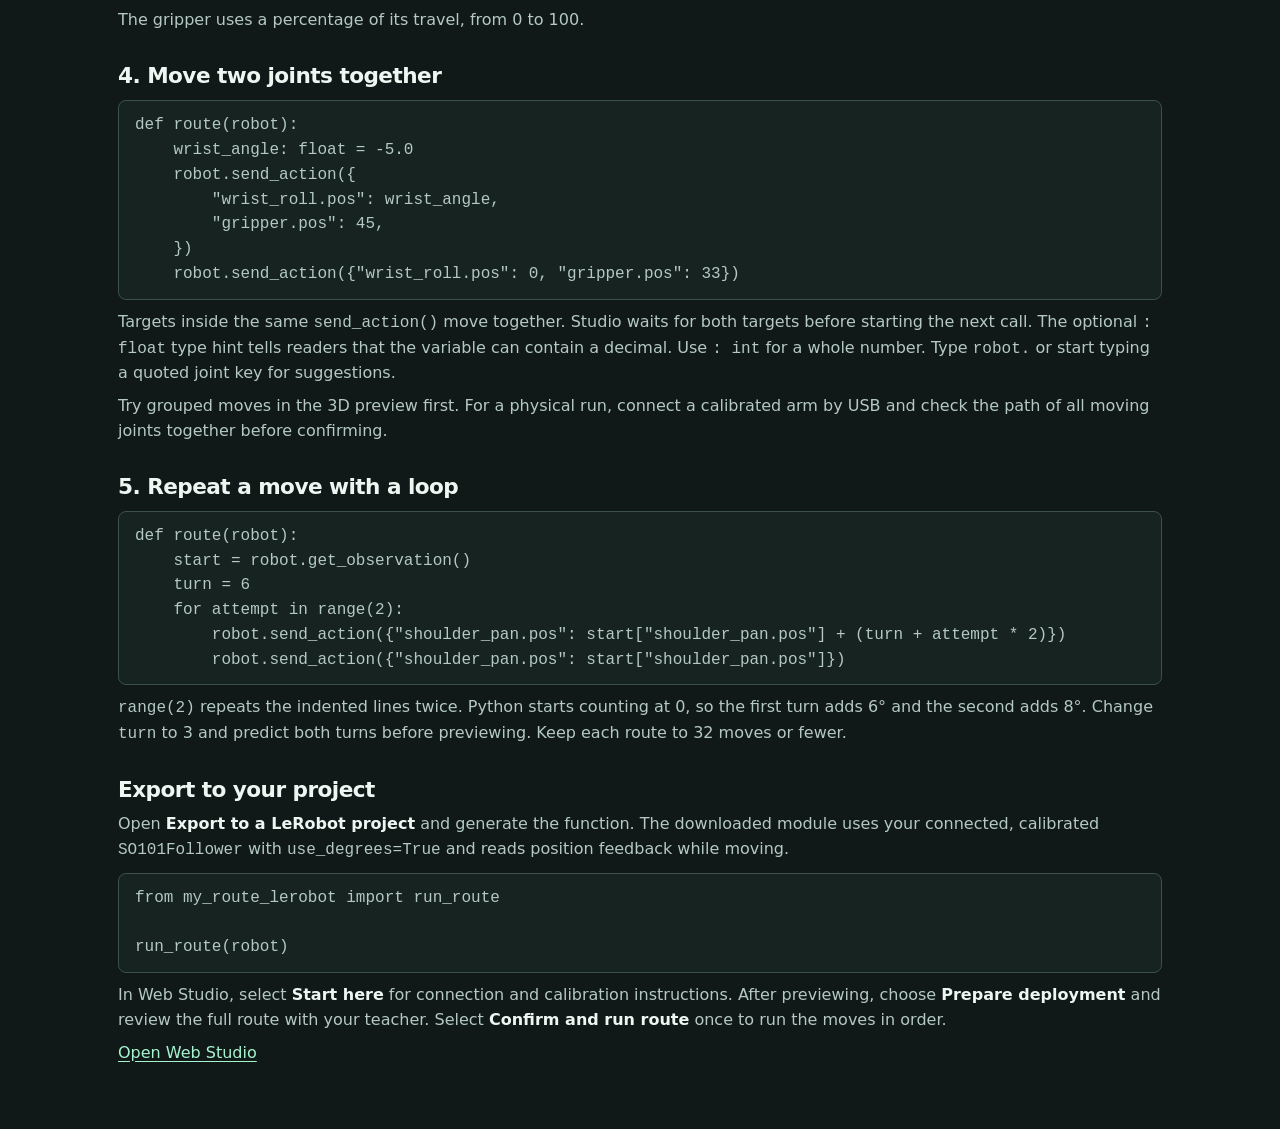
==== commit 65b35e38: "Redesign Studio guide and label motor ranges" ====
--- a/codebook.html
+++ b/codebook.html
@@ -3,40 +3,37 @@
 <meta charset="utf-8">
 <meta name="viewport" content="width=device-width, initial-scale=1">
 <title>SO-101 Python Codebook</title>
-<style>
-:root{color-scheme:dark}body{background:#0e1918;color:#edf7f2;font:17px/1.6 system-ui,sans-serif;margin:0}
-main{max-width:960px;margin:auto;padding:36px 20px}h1{margin:0 0 10px;font-size:clamp(32px,6vw,48px);line-height:1.1}
-h2{margin:30px 0 6px}a{color:#a7f3d0}code,pre{font:0.95em/1.55 ui-monospace,SFMono-Regular,Consolas,monospace}
-pre{background:#182b28;padding:14px 17px;border-radius:8px;overflow:auto}
-.motor-guide{display:grid;grid-template-columns:1fr 1fr;gap:16px;align-items:start}
-.motor-guide>*{min-width:0}figure{margin:0}canvas{display:block;width:100%;aspect-ratio:4/3;background:#101c1d;border-radius:8px;touch-action:none;cursor:grab}
-figcaption{min-height:3.3em;margin-top:6px;color:#ffcf7b}table{width:100%;text-align:left;border-collapse:collapse}
-th,td{padding:6px;border-bottom:1px solid #3d5250}tbody th{font-weight:normal}
-button{font:inherit;color:inherit;background:#182b28;border:1px solid #5b7770;border-radius:6px;padding:5px 8px;cursor:pointer;text-align:left}
-button[aria-pressed=true]{background:#a7f3d0;color:#142621}button:focus-visible,canvas:focus-visible{outline:2px solid #a7f3d0;outline-offset:2px}
-@media(max-width:760px){.motor-guide{grid-template-columns:1fr}}
-</style>
-<main>
+<link rel="stylesheet" href="studio.css?v=workbench">
+<link rel="stylesheet" href="codebook.css?v=workbench">
+<main class="codebook">
+<p class="back"><a href="index.html#simulation">← Back to Simulation</a></p>
 <h1>SO-101 Python Codebook</h1>
-<p>A route is a set of moves the arm follows in order. Try each example in the <a href="index.html">Web Studio Python editor</a> and choose <strong>Preview in 3D</strong>.</p>
+<p>A route is a set of moves the arm follows in order. Try each example in the <a href="index.html#simulation">Web Studio Python editor</a> and choose <strong>Preview in 3D</strong>.</p>
 
 <h2>Find the six motors</h2>
-<p>A motor turns one joint. Pick a motor below to highlight it in gold, then drag the model to see it from another angle.</p>
+<p>Pick a motor to highlight it in gold. Drag the model or use the arrow keys to turn it.</p>
+<p id="range-note">These are the simulator’s default ranges. A USB-connected arm uses its own calibration.</p>
 <div class="motor-guide">
-  <figure>
-    <canvas id="motor-viewer" width="640" height="480" tabindex="0" aria-label="SO-101 motor model. Drag or use the arrow keys to turn the view."></canvas>
-    <figcaption id="motor-caption" role="status">Shoulder pan highlighted at the base.</figcaption>
+  <div class="motor-figure">
+    <figure class="motor-stage">
+      <canvas id="motor-viewer" width="640" height="480" tabindex="0" aria-label="SO-101 motor model. Drag or use the arrow keys to turn the view."></canvas>
+      <figcaption class="motor-caption" role="status">
+        <strong id="motor-name">Shoulder pan</strong>
+        <span id="motor-range"></span>
+      </figcaption>
+    </figure>
+    <p id="motor-view-error" role="status" hidden>The 3D view is unavailable. You can still select a motor and read its range.</p>
     <button id="camera" type="button">Reset view</button>
-  </figure>
-  <table aria-label="SO-101 motors and Python keys">
-    <thead><tr><th scope="col">Motor</th><th scope="col">Python key</th><th scope="col">What moves</th></tr></thead>
+  </div>
+  <table aria-label="SO-101 motor ranges and Python keys" aria-describedby="range-note">
+    <thead><tr><th scope="col">Motor and Python key</th><th scope="col">Default range</th><th scope="col">What moves</th></tr></thead>
     <tbody>
-      <tr><th scope="row"><button type="button" data-motor="shoulder_pan" aria-pressed="true">Shoulder pan</button></th><td><code>shoulder_pan.pos</code></td><td>Turns the base left or right.</td></tr>
-      <tr><th scope="row"><button type="button" data-motor="shoulder_lift" aria-pressed="false">Shoulder lift</button></th><td><code>shoulder_lift.pos</code></td><td>Raises or lowers the upper arm.</td></tr>
-      <tr><th scope="row"><button type="button" data-motor="elbow_flex" aria-pressed="false">Elbow flex</button></th><td><code>elbow_flex.pos</code></td><td>Bends or straightens the elbow.</td></tr>
-      <tr><th scope="row"><button type="button" data-motor="wrist_flex" aria-pressed="false">Wrist flex</button></th><td><code>wrist_flex.pos</code></td><td>Tilts the gripper up or down.</td></tr>
-      <tr><th scope="row"><button type="button" data-motor="wrist_roll" aria-pressed="false">Wrist roll</button></th><td><code>wrist_roll.pos</code></td><td>Twists the gripper like a doorknob.</td></tr>
-      <tr><th scope="row"><button type="button" data-motor="gripper" aria-pressed="false">Gripper</button></th><td><code>gripper.pos</code></td><td>Opens or closes the jaws.</td></tr>
+      <tr><th scope="row"><button type="button" data-motor="shoulder_pan" aria-pressed="true">Shoulder pan</button><code>shoulder_pan.pos</code></th><td class="default-range"></td><td>Turns the base left or right.</td></tr>
+      <tr><th scope="row"><button type="button" data-motor="shoulder_lift" aria-pressed="false">Shoulder lift</button><code>shoulder_lift.pos</code></th><td class="default-range"></td><td>Raises or lowers the upper arm.</td></tr>
+      <tr><th scope="row"><button type="button" data-motor="elbow_flex" aria-pressed="false">Elbow flex</button><code>elbow_flex.pos</code></th><td class="default-range"></td><td>Bends or straightens the elbow.</td></tr>
+      <tr><th scope="row"><button type="button" data-motor="wrist_flex" aria-pressed="false">Wrist flex</button><code>wrist_flex.pos</code></th><td class="default-range"></td><td>Tilts the gripper up or down.</td></tr>
+      <tr><th scope="row"><button type="button" data-motor="wrist_roll" aria-pressed="false">Wrist roll</button><code>wrist_roll.pos</code></th><td class="default-range"></td><td>Twists the gripper like a doorknob.</td></tr>
+      <tr><th scope="row"><button type="button" data-motor="gripper" aria-pressed="false">Gripper</button><code>gripper.pos</code></th><td class="default-range"></td><td>Opens or closes the jaws.</td></tr>
     </tbody>
   </table>
 </div>
@@ -50,7 +47,6 @@
   <li><code>robot.send_action(...)</code> gives one motor a target. The quoted key picks the motor and the number sets the angle in degrees.</li>
   <li>The wrist goes to −5° first and then 0°. Change −5 to −10 and preview again to see the difference.</li>
 </ol>
-<p>The simulator uses default SO-101 limits. When the arm is connected by USB, Studio checks its calibrated limits.</p>
 
 <h2>2. Move a few degrees from where you start</h2>
 <pre><code>def route(robot):
@@ -65,7 +61,7 @@
     robot.send_action({"gripper.pos": 33})</code></pre>
 <p>The gripper uses a percentage of its travel, from 0 to 100.</p>
 
-<h2>Move two joints together</h2>
+<h2>4. Move two joints together</h2>
 <pre><code>def route(robot):
     wrist_angle: float = -5.0
     robot.send_action({
@@ -76,7 +72,7 @@
 <p>Targets inside the same <code>send_action()</code> move together. Studio waits for both targets before starting the next call. The optional <code>: float</code> type hint tells readers that the variable can contain a decimal. Use <code>: int</code> for a whole number. Type <code>robot.</code> or start typing a quoted joint key for suggestions.</p>
 <p>Try grouped moves in the 3D preview first. For a physical run, connect a calibrated arm by USB and check the path of all moving joints together before confirming.</p>
 
-<h2>4. Repeat a move with a loop</h2>
+<h2>5. Repeat a move with a loop</h2>
 <pre><code>def route(robot):
     start = robot.get_observation()
     turn = 6
@@ -96,23 +92,5 @@
 <script src="so101-tabletop-model.js?v=20261118-route-review"></script>
 <script src="so101-route-settings.js?v=20261118-route-review"></script>
 <script src="so101-route-lab.js?v=20261118-route-review"></script>
-<script>
-const motorButtons = [...document.querySelectorAll("[data-motor]")];
-const motorCaption = document.getElementById("motor-caption");
-try {
-  const drawMotor = createViewer(document.getElementById("motor-viewer"), SO101_MODEL);
-  function selectMotor(button) {
-    const joint = button.dataset.motor;
-    for (const choice of motorButtons) choice.setAttribute("aria-pressed", choice === button);
-    drawMotor({}, {joint, mode: "simulation"});
-    motorCaption.textContent = JOINTS[joint] + " motor highlighted. " + button.closest("tr").lastElementChild.textContent;
-  }
-  for (const button of motorButtons) button.onclick = () => selectMotor(button);
-  selectMotor(motorButtons[0]);
-} catch {
-  for (const button of motorButtons) button.disabled = true;
-  document.getElementById("camera").disabled = true;
-  motorCaption.textContent = "The 3D view is unavailable. Use the table to find each motor and its Python key.";
-}
-</script>
+<script src="codebook.js?v=workbench"></script>
 </html>
--- a/studio.css
+++ b/studio.css
@@ -0,0 +1,123 @@
+:root {
+  color-scheme: dark;
+  --bg: #101918;
+  --panel: #162321;
+  --surface: #1c2c29;
+  --input: #101e1c;
+  --edge: #3b514b;
+  --control-edge: #648178;
+  --muted: #b4c9c2;
+  --ink: #edf7f2;
+  --accent: #a7f3d0;
+  --gold: #ffca72;
+}
+* { box-sizing: border-box; }
+body { margin: 0; background: var(--bg); color: var(--ink); font: 16px/1.55 system-ui, sans-serif; }
+main { max-width: 1280px; margin: auto; padding: 36px 28px 64px; }
+header { display: flex; align-items: center; justify-content: space-between; gap: 12px 24px; flex-wrap: wrap; }
+h1, h2, h3, p { margin: 0; }
+h1 { font-size: clamp(1.8rem, 4.4vw, 2.65rem); letter-spacing: -.048em; line-height: 1.1; }
+h2 { font-size: 1.35rem; letter-spacing: -.025em; line-height: 1.25; }
+h3 { font-size: 1.08rem; line-height: 1.35; }
+p { margin-block: 8px; color: var(--muted); }
+strong { color: var(--ink); }
+a, summary { color: var(--accent); text-underline-offset: .18em; }
+:focus-visible { outline: 2px solid var(--accent); outline-offset: 3px; }
+button, input, select, textarea {
+  color: inherit;
+  font: inherit;
+  background: var(--input);
+  border: 1px solid var(--control-edge);
+  border-radius: 8px;
+  padding: 8px 12px;
+  max-width: 100%;
+}
+button, select { min-height: 44px; }
+button { cursor: pointer; font-weight: 620; }
+button:hover:not(:disabled) { border-color: var(--accent); }
+button:disabled { opacity: .5; cursor: default; }
+.primary, button[aria-pressed="true"] { background: var(--accent); border-color: var(--accent); color: #142621; }
+.primary:hover:not(:disabled) { background: #d0ffe9; }
+.stop { border-color: #efad91; }
+label { display: block; margin-top: 8px; }
+textarea { display: block; width: 100%; min-height: 155px; resize: vertical; tab-size: 4; }
+pre, code, textarea { font-family: ui-monospace, SFMono-Regular, Consolas, monospace; }
+pre { margin-block: 10px; overflow-wrap: anywhere; white-space: pre-wrap; color: var(--muted); }
+figure { margin: 0; }
+figcaption { margin-top: 8px; color: var(--muted); font-size: .875rem; }
+canvas { display: block; width: 100%; aspect-ratio: 4/3; background: var(--input); border-radius: 8px; cursor: grab; touch-action: none; }
+dialog { max-width: min(520px, calc(100% - 32px)); padding: 24px; border: 1px solid var(--control-edge); border-radius: 12px; background: var(--panel); }
+dialog::backdrop { background: rgb(5 12 11 / .8); }
+details { margin-top: 14px; }
+summary { cursor: pointer; }
+[hidden] { display: none !important; }
+
+.workspace-tabs { display: flex; overflow-x: auto; border-bottom: 1px solid var(--edge); margin: 22px 0 28px; }
+.workspace-tabs [role="tab"] {
+  flex: 0 0 auto;
+  white-space: nowrap;
+  border: 0;
+  border-radius: 0;
+  border-bottom: 3px solid transparent;
+  padding: 12px clamp(14px, 2vw, 24px);
+  background: transparent;
+  color: var(--muted);
+}
+.workspace-tabs [role="tab"]:hover:not(:disabled) { background: var(--surface); }
+.workspace-tabs [aria-selected="true"] { border-bottom-color: var(--accent); color: var(--accent); }
+.workspace-tabs [role="tab"]:focus-visible { outline-offset: -4px; }
+#connection { font-size: .9rem; }
+.grid { display: grid; grid-template-columns: minmax(0, 1fr) minmax(0, 1fr); gap: 20px; align-items: start; }
+.panel { min-width: 0; padding: clamp(16px, 2.4vw, 26px); border: 1px solid var(--edge); border-radius: 12px; background: var(--panel); }
+.setup-panel { max-width: 880px; }
+.actions, .rail { display: flex; align-items: center; gap: 8px; flex-wrap: wrap; }
+.actions { margin-top: 12px; }
+.actions label, .rail label { margin: 0; }
+.rail { justify-content: space-between; margin-bottom: 12px; }
+.fields { display: grid; grid-template-columns: auto minmax(0, 1fr); align-items: center; gap: 8px; margin-top: 12px; }
+.fields label { margin: 0; }
+.fields input { min-width: 0; }
+.status { white-space: pre-wrap; overflow-wrap: anywhere; color: var(--accent); }
+.status:empty { display: none; }
+#active-motor { font-weight: 650; color: var(--gold); }
+#active-motor[data-mode="physical"] { color: #72d8ff; }
+#replay { margin-top: 24px; border-top: 1px solid var(--edge); padding-top: 18px; }
+.code-sample { background: var(--input); border: 1px solid var(--edge); border-radius: 8px; padding: 12px 16px; }
+
+.guide-intro, .guide-demo {
+  display: grid;
+  grid-template-columns: minmax(0, 1fr) minmax(0, 1fr);
+  align-items: center;
+  gap: clamp(20px, 4vw, 56px);
+}
+.guide-intro { padding: clamp(18px, 4vw, 48px); background: var(--panel); border: 1px solid var(--edge); border-radius: 14px; }
+.guide-intro h2 { font-size: clamp(2.2rem, 4.6vw, 3.65rem); font-weight: 700; letter-spacing: -.06em; max-width: 13ch; }
+.guide-intro p { max-width: 39ch; }
+.guide-intro .primary { margin-top: 10px; }
+.guide-video video { width: 100%; height: auto; display: block; border-radius: 8px; background: var(--input); }
+.guide-steps { margin: 28px 0 0; padding: 0; list-style: none; counter-reset: guide-step; }
+.guide-steps li {
+  display: grid;
+  grid-template-columns: 2.25rem minmax(0, 1fr);
+  gap: 12px;
+  align-items: start;
+  padding: 18px 0;
+  border-block-start: 1px solid var(--edge);
+  counter-increment: guide-step;
+}
+.guide-steps li::before { content: counter(guide-step, decimal-leading-zero); color: var(--accent); font: 600 .875rem/1.65 ui-monospace, monospace; }
+.guide-steps p { max-width: 74ch; }
+.guide-steps details { margin-top: 8px; }
+.text-button { border: 1px solid transparent; background: transparent; padding-inline: 0; color: var(--accent); }
+.text-button:hover:not(:disabled) { border-color: transparent; text-decoration: underline; }
+.guide-demo { border-block: 1px solid var(--edge); padding-block: 24px; }
+.guide-demo canvas { max-width: 460px; }
+.guide-help { padding-block: 12px; }
+.guide-help p { max-width: 74ch; }
+
+@media (max-width: 820px) {
+  main { padding: 24px 16px 48px; }
+  .grid, .guide-intro, .guide-demo { grid-template-columns: minmax(0, 1fr); }
+  .guide-demo canvas { max-width: none; }
+  .workspace-tabs { margin-block: 15px 20px; }
+}
--- a/codebook.css
+++ b/codebook.css
@@ -0,0 +1,35 @@
+.codebook { max-width: 1100px; }
+.codebook h2 { margin-top: 30px; }
+.codebook .back { margin: 0 0 16px; }
+.codebook pre { background: var(--panel); border: 1px solid var(--edge); border-radius: 8px; padding: 12px 16px; }
+.motor-guide { display: grid; grid-template-columns: minmax(0, 2fr) minmax(0, 3fr); align-items: start; gap: 20px; margin-block: 16px; }
+.motor-figure button { margin-top: 8px; }
+.motor-stage { position: relative; }
+.motor-stage canvas { border: 1px solid var(--edge); }
+.motor-caption {
+  position: absolute;
+  bottom: 10px;
+  left: 10px;
+  margin: 0;
+  padding: 6px 10px;
+  border: 1px solid var(--edge);
+  border-radius: 6px;
+  background: var(--input);
+  color: var(--gold);
+  pointer-events: none;
+}
+.motor-caption strong { display: block; color: inherit; }
+.motor-guide table { width: 100%; text-align: left; border-collapse: collapse; }
+.motor-guide th, .motor-guide td { padding: 8px 6px; border-bottom: 1px solid var(--edge); }
+.motor-guide tbody th { font-weight: 400; }
+.motor-guide tbody code { display: block; margin-top: 4px; font-size: .79rem; overflow-wrap: anywhere; color: var(--muted); }
+.motor-guide button { text-align: left; }
+.default-range { font-size: .9rem; font-variant-numeric: tabular-nums; }
+@media (max-width: 860px) {
+  .motor-guide { grid-template-columns: minmax(0, 1fr); }
+  .motor-figure { max-width: 460px; }
+}
+@media (max-width: 380px) {
+  .motor-guide button { padding-inline: 6px; }
+  .motor-guide th, .motor-guide td { padding-inline: 4px; }
+}
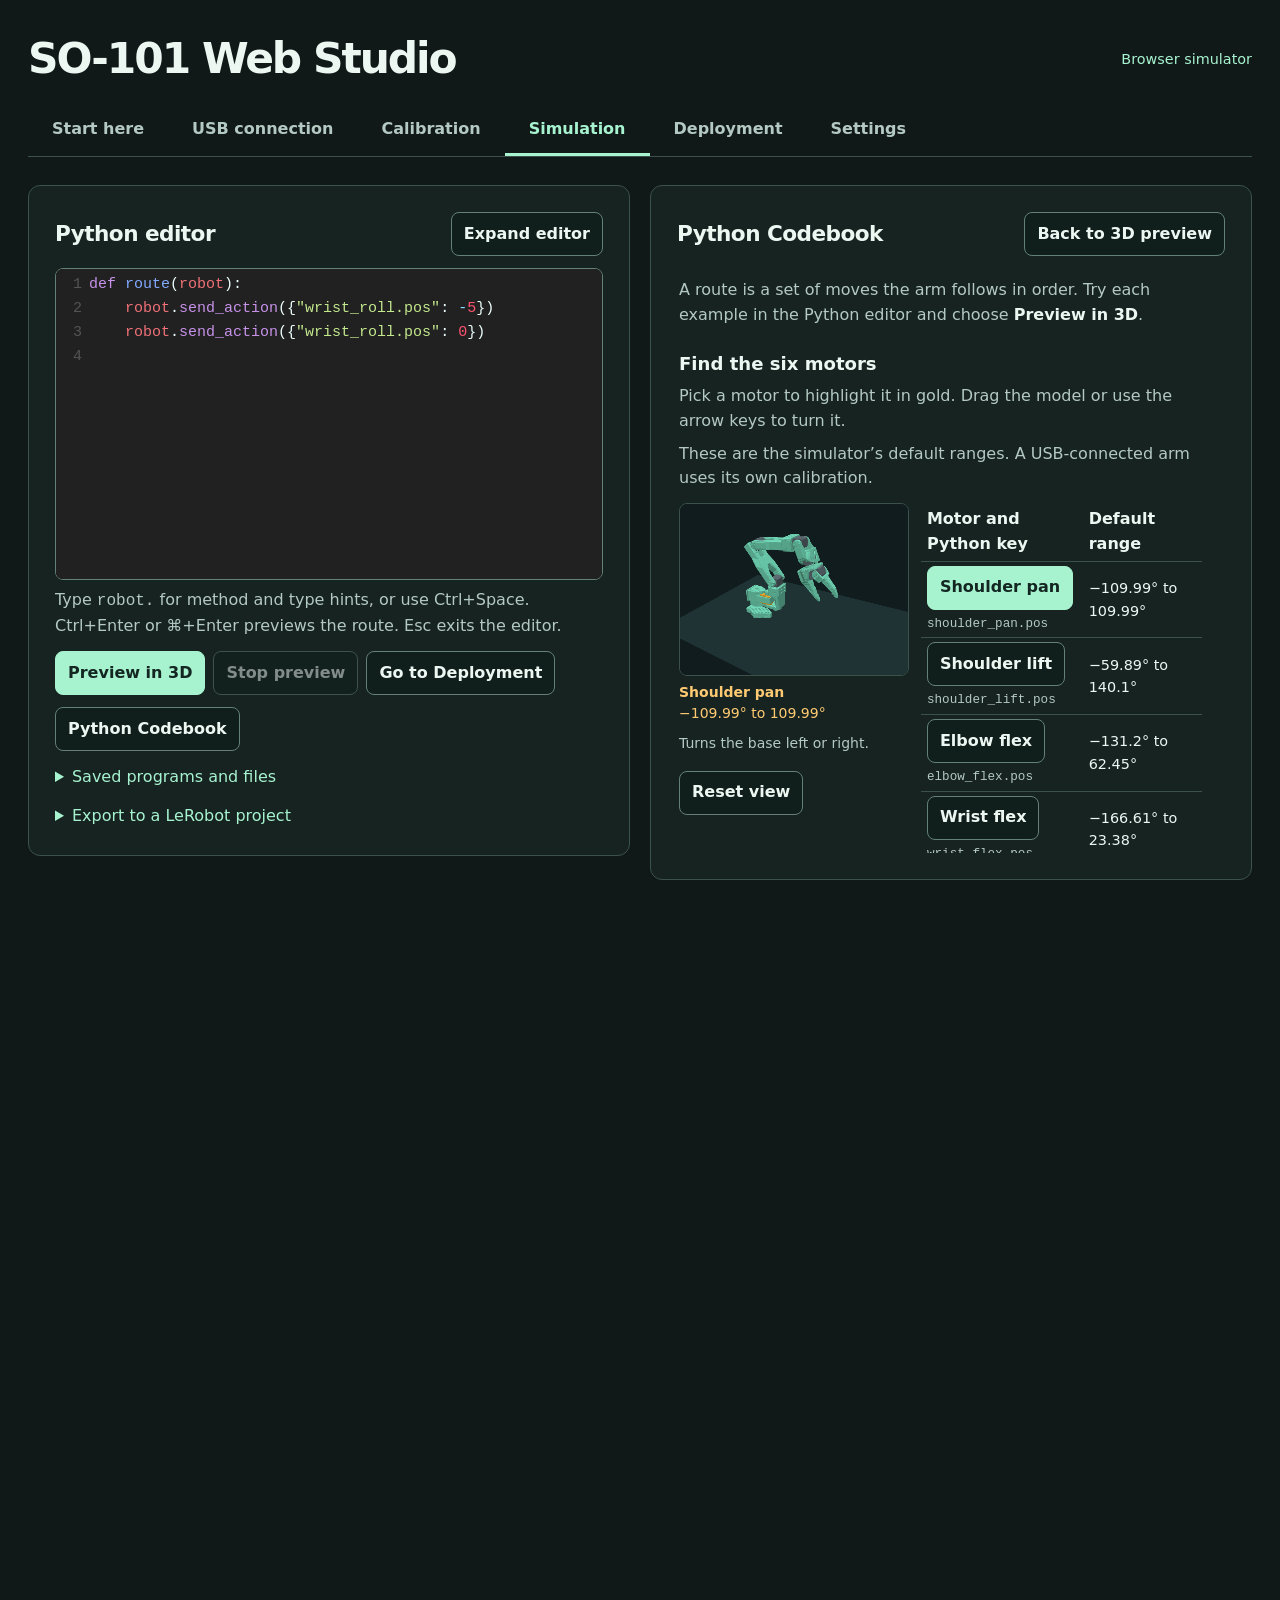
==== commit 997df10a: "Replace Route Lab with an inline Python Codebook" ====
--- a/codebook.html
+++ b/codebook.html
@@ -1,96 +1,7 @@
 <!doctype html>
 <html lang="en">
 <meta charset="utf-8">
-<meta name="viewport" content="width=device-width, initial-scale=1">
+<meta http-equiv="refresh" content="0; url=index.html#codebook">
 <title>SO-101 Python Codebook</title>
-<link rel="stylesheet" href="studio.css?v=workbench">
-<link rel="stylesheet" href="codebook.css?v=workbench">
-<main class="codebook">
-<p class="back"><a href="index.html#simulation">← Back to Simulation</a></p>
-<h1>SO-101 Python Codebook</h1>
-<p>A route is a set of moves the arm follows in order. Try each example in the <a href="index.html#simulation">Web Studio Python editor</a> and choose <strong>Preview in 3D</strong>.</p>
-
-<h2>Find the six motors</h2>
-<p>Pick a motor to highlight it in gold. Drag the model or use the arrow keys to turn it.</p>
-<p id="range-note">These are the simulator’s default ranges. A USB-connected arm uses its own calibration.</p>
-<div class="motor-guide">
-  <div class="motor-figure">
-    <figure class="motor-stage">
-      <canvas id="motor-viewer" width="640" height="480" tabindex="0" aria-label="SO-101 motor model. Drag or use the arrow keys to turn the view."></canvas>
-      <figcaption class="motor-caption" role="status">
-        <strong id="motor-name">Shoulder pan</strong>
-        <span id="motor-range"></span>
-      </figcaption>
-    </figure>
-    <p id="motor-view-error" role="status" hidden>The 3D view is unavailable. You can still select a motor and read its range.</p>
-    <button id="camera" type="button">Reset view</button>
-  </div>
-  <table aria-label="SO-101 motor ranges and Python keys" aria-describedby="range-note">
-    <thead><tr><th scope="col">Motor and Python key</th><th scope="col">Default range</th><th scope="col">What moves</th></tr></thead>
-    <tbody>
-      <tr><th scope="row"><button type="button" data-motor="shoulder_pan" aria-pressed="true">Shoulder pan</button><code>shoulder_pan.pos</code></th><td class="default-range"></td><td>Turns the base left or right.</td></tr>
-      <tr><th scope="row"><button type="button" data-motor="shoulder_lift" aria-pressed="false">Shoulder lift</button><code>shoulder_lift.pos</code></th><td class="default-range"></td><td>Raises or lowers the upper arm.</td></tr>
-      <tr><th scope="row"><button type="button" data-motor="elbow_flex" aria-pressed="false">Elbow flex</button><code>elbow_flex.pos</code></th><td class="default-range"></td><td>Bends or straightens the elbow.</td></tr>
-      <tr><th scope="row"><button type="button" data-motor="wrist_flex" aria-pressed="false">Wrist flex</button><code>wrist_flex.pos</code></th><td class="default-range"></td><td>Tilts the gripper up or down.</td></tr>
-      <tr><th scope="row"><button type="button" data-motor="wrist_roll" aria-pressed="false">Wrist roll</button><code>wrist_roll.pos</code></th><td class="default-range"></td><td>Twists the gripper like a doorknob.</td></tr>
-      <tr><th scope="row"><button type="button" data-motor="gripper" aria-pressed="false">Gripper</button><code>gripper.pos</code></th><td class="default-range"></td><td>Opens or closes the jaws.</td></tr>
-    </tbody>
-  </table>
-</div>
-
-<h2>1. Give a motor a target angle</h2>
-<pre><code>def route(robot):
-    robot.send_action({"wrist_roll.pos": -5})
-    robot.send_action({"wrist_roll.pos": 0})</code></pre>
-<ol>
-  <li><code>def route(robot):</code> names the function. Indent its instructions by four spaces.</li>
-  <li><code>robot.send_action(...)</code> gives one motor a target. The quoted key picks the motor and the number sets the angle in degrees.</li>
-  <li>The wrist goes to −5° first and then 0°. Change −5 to −10 and preview again to see the difference.</li>
-</ol>
-
-<h2>2. Move a few degrees from where you start</h2>
-<pre><code>def route(robot):
-    start = robot.get_observation()
-    robot.send_action({"shoulder_pan.pos": start["shoulder_pan.pos"] + 8})
-    robot.send_action({"shoulder_pan.pos": start["shoulder_pan.pos"]})</code></pre>
-<p><code>get_observation()</code> reads all six starting positions. <code>start["shoulder_pan.pos"]</code> picks the base angle from those readings. If it starts at 10°, adding 8 sends it to 18°. The last line sends it back to 10°. You can skip the observation line when all targets are fixed numbers.</p>
-
-<h2>3. Open and close the gripper</h2>
-<pre><code>def route(robot):
-    robot.send_action({"gripper.pos": 45})
-    robot.send_action({"gripper.pos": 33})</code></pre>
-<p>The gripper uses a percentage of its travel, from 0 to 100.</p>
-
-<h2>4. Move two joints together</h2>
-<pre><code>def route(robot):
-    wrist_angle: float = -5.0
-    robot.send_action({
-        "wrist_roll.pos": wrist_angle,
-        "gripper.pos": 45,
-    })
-    robot.send_action({"wrist_roll.pos": 0, "gripper.pos": 33})</code></pre>
-<p>Targets inside the same <code>send_action()</code> move together. Studio waits for both targets before starting the next call. The optional <code>: float</code> type hint tells readers that the variable can contain a decimal. Use <code>: int</code> for a whole number. Type <code>robot.</code> or start typing a quoted joint key for suggestions.</p>
-<p>Try grouped moves in the 3D preview first. For a physical run, connect a calibrated arm by USB and check the path of all moving joints together before confirming.</p>
-
-<h2>5. Repeat a move with a loop</h2>
-<pre><code>def route(robot):
-    start = robot.get_observation()
-    turn = 6
-    for attempt in range(2):
-        robot.send_action({"shoulder_pan.pos": start["shoulder_pan.pos"] + (turn + attempt * 2)})
-        robot.send_action({"shoulder_pan.pos": start["shoulder_pan.pos"]})</code></pre>
-<p><code>range(2)</code> repeats the indented lines twice. Python starts counting at 0, so the first turn adds 6° and the second adds 8°. Change <code>turn</code> to 3 and predict both turns before previewing. Keep each route to 32 moves or fewer.</p>
-
-<h2>Export to your project</h2>
-<p>Open <strong>Export to a LeRobot project</strong> and generate the function. The downloaded module uses your connected, calibrated <code>SO101Follower</code> with <code>use_degrees=True</code> and reads position feedback while moving.</p>
-<pre><code>from my_route_lerobot import run_route
-
-run_route(robot)</code></pre>
-<p>In Web Studio, select <strong>Start here</strong> for connection and calibration instructions. After previewing, choose <strong>Prepare deployment</strong> and review the full route with your teacher. Select <strong>Confirm and run route</strong> once to run the moves in order.</p>
-<p><a href="index.html">Open Web Studio</a></p>
-</main>
-<script src="so101-tabletop-model.js?v=20261118-route-review"></script>
-<script src="so101-route-settings.js?v=20261118-route-review"></script>
-<script src="so101-route-lab.js?v=20261118-route-review"></script>
-<script src="codebook.js?v=workbench"></script>
+<p><a href="index.html#codebook">Open the Python Codebook in Web Studio</a></p>
 </html>
